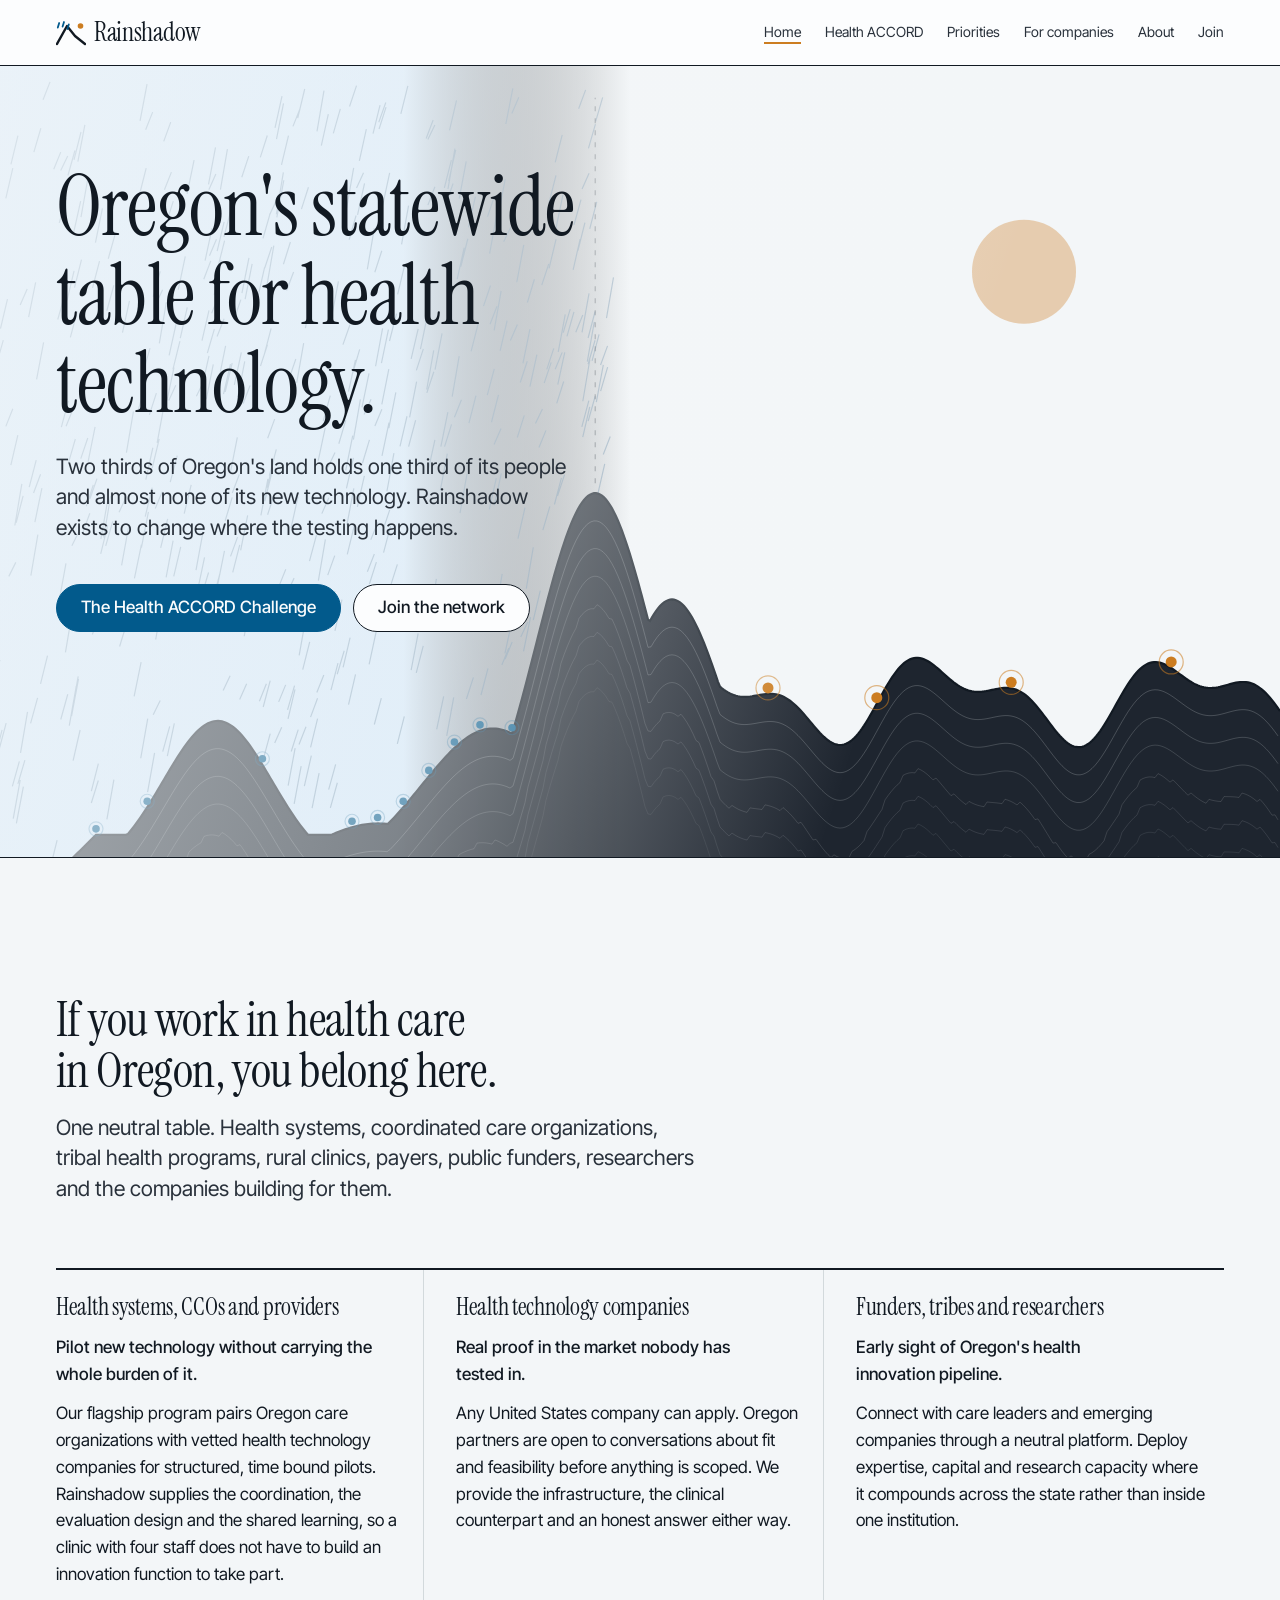
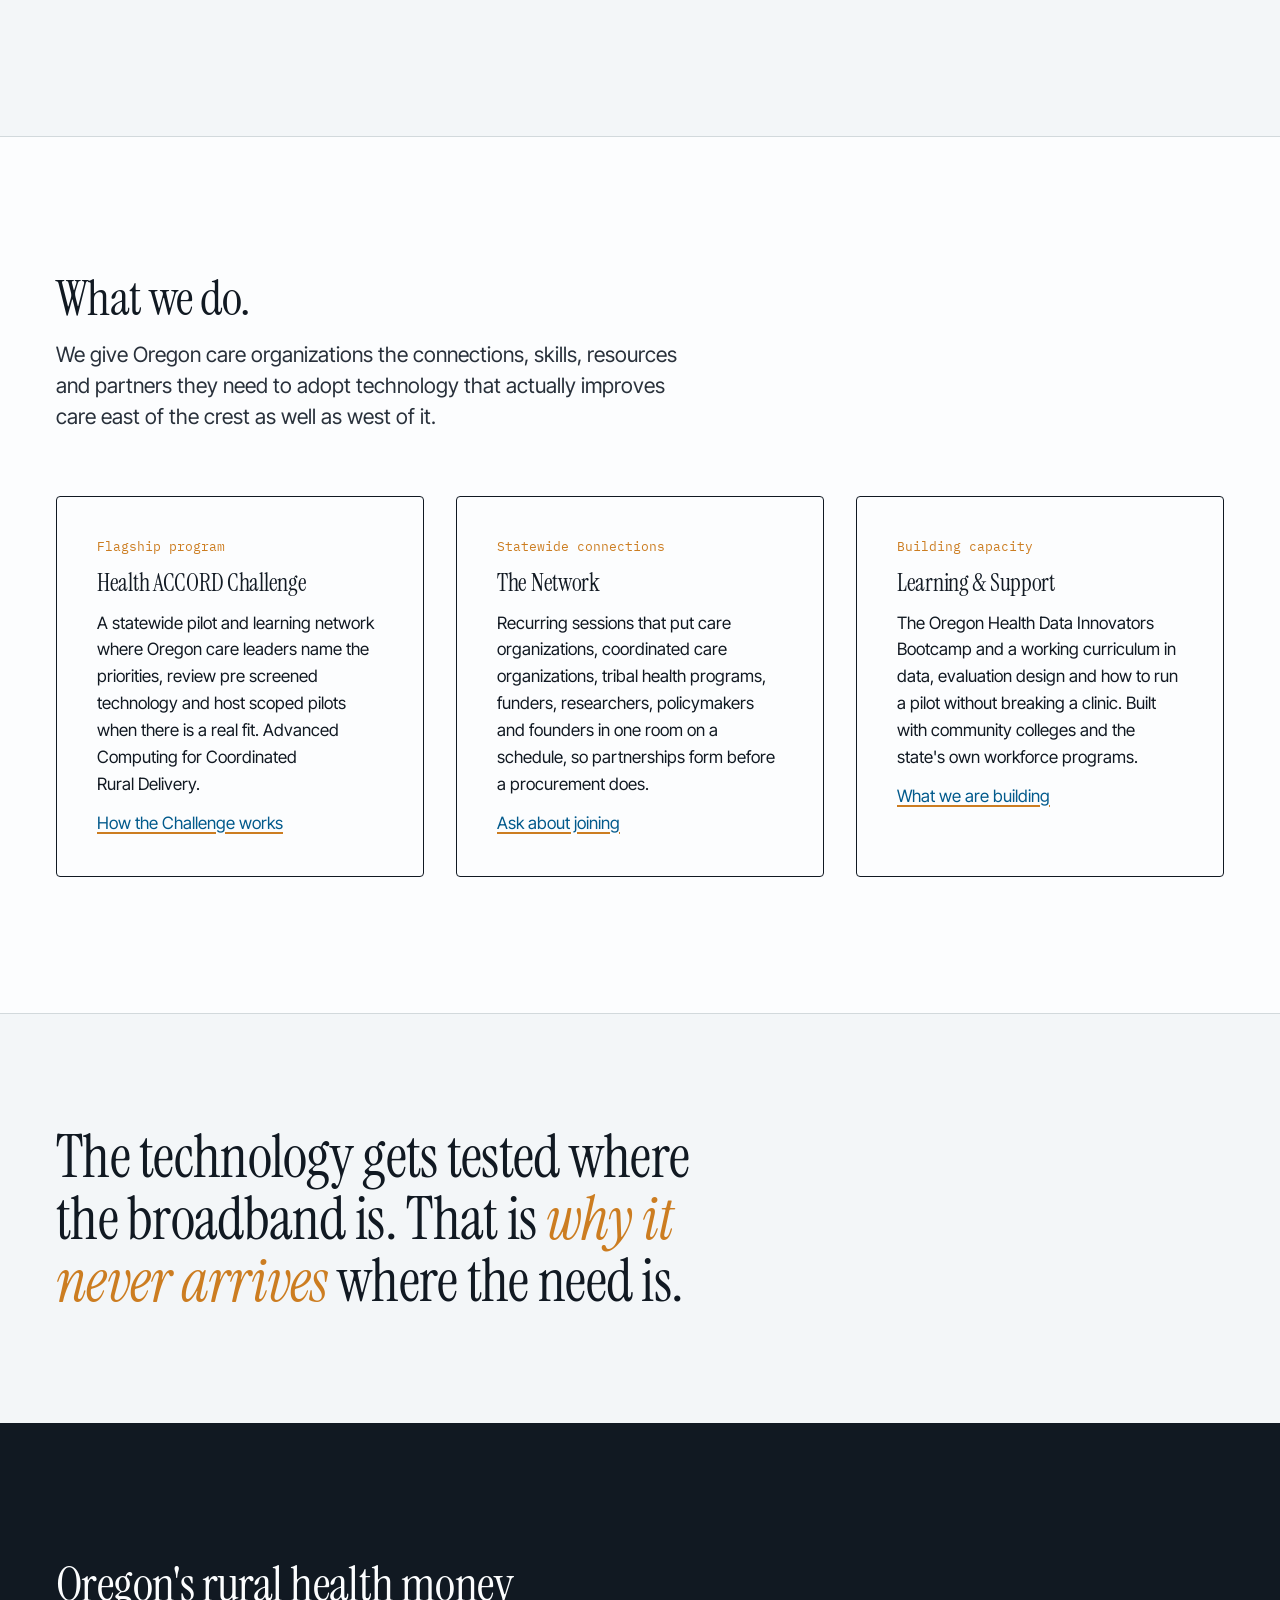
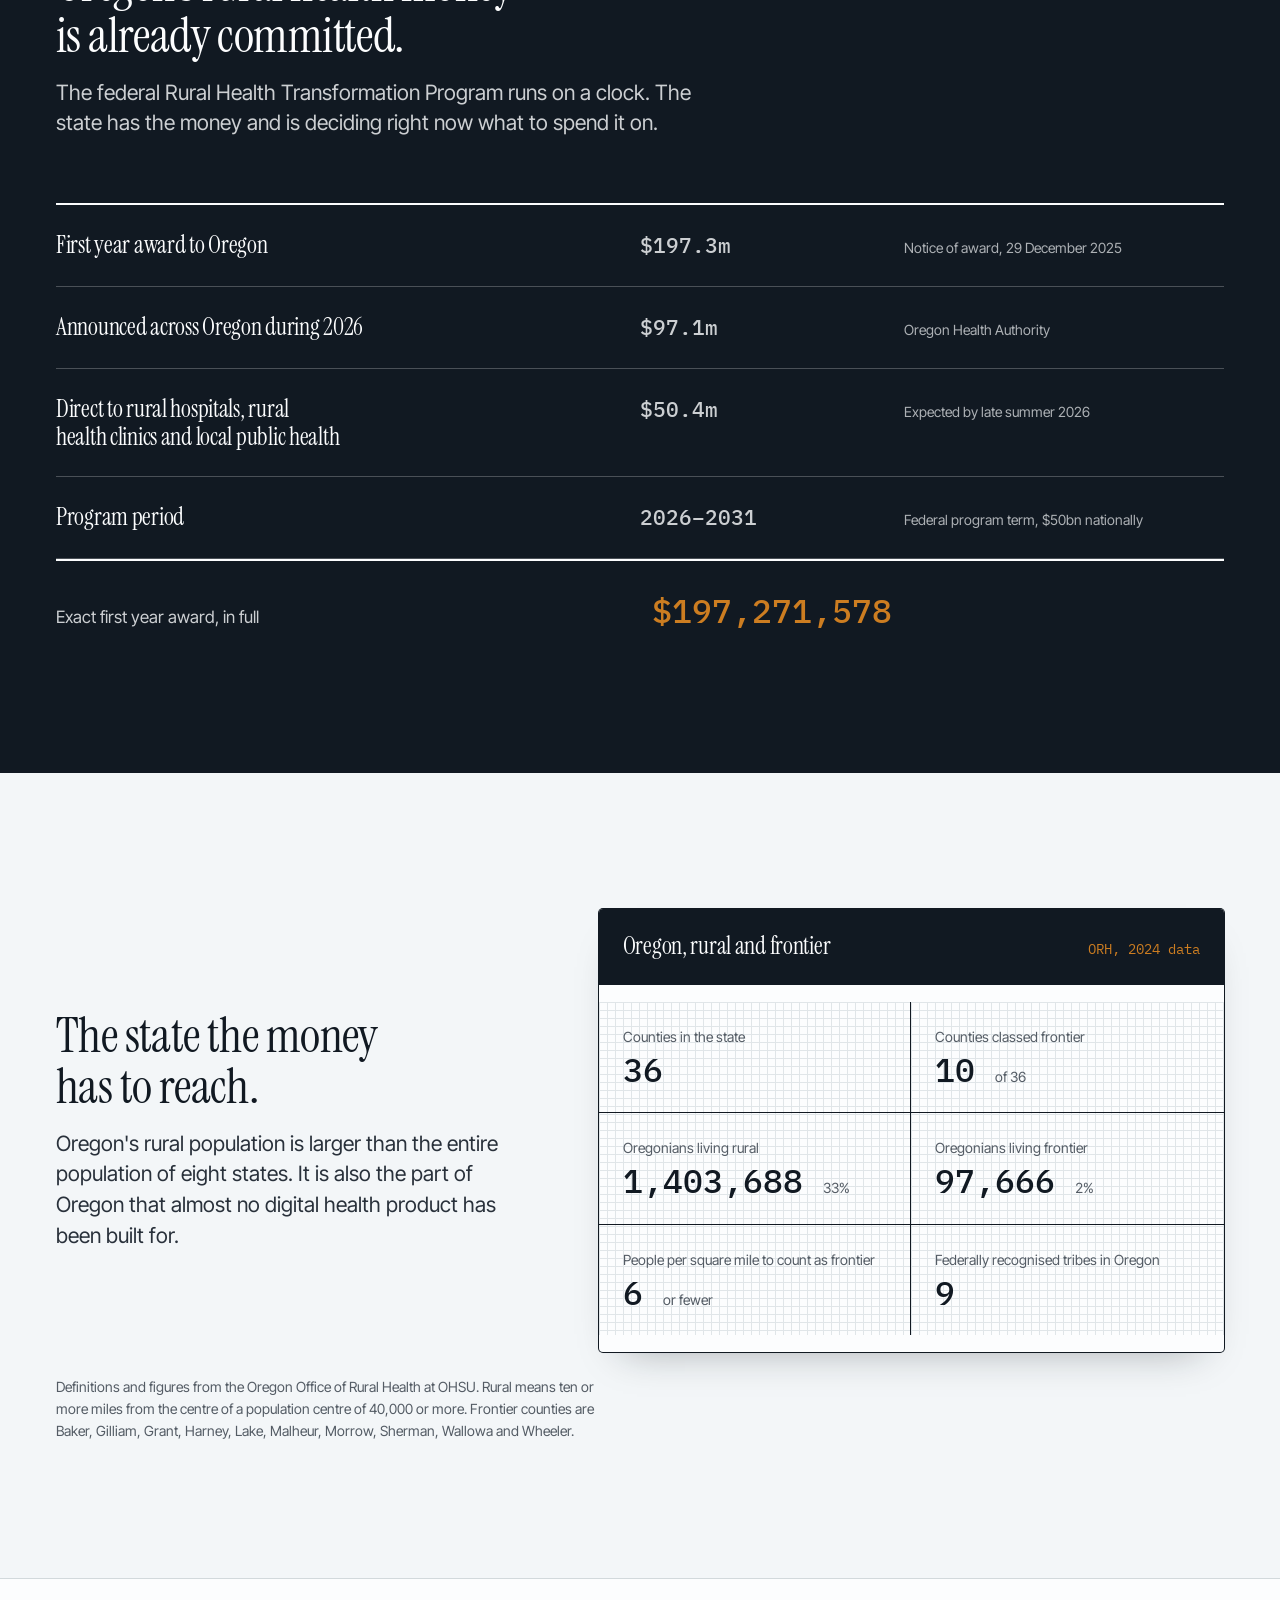
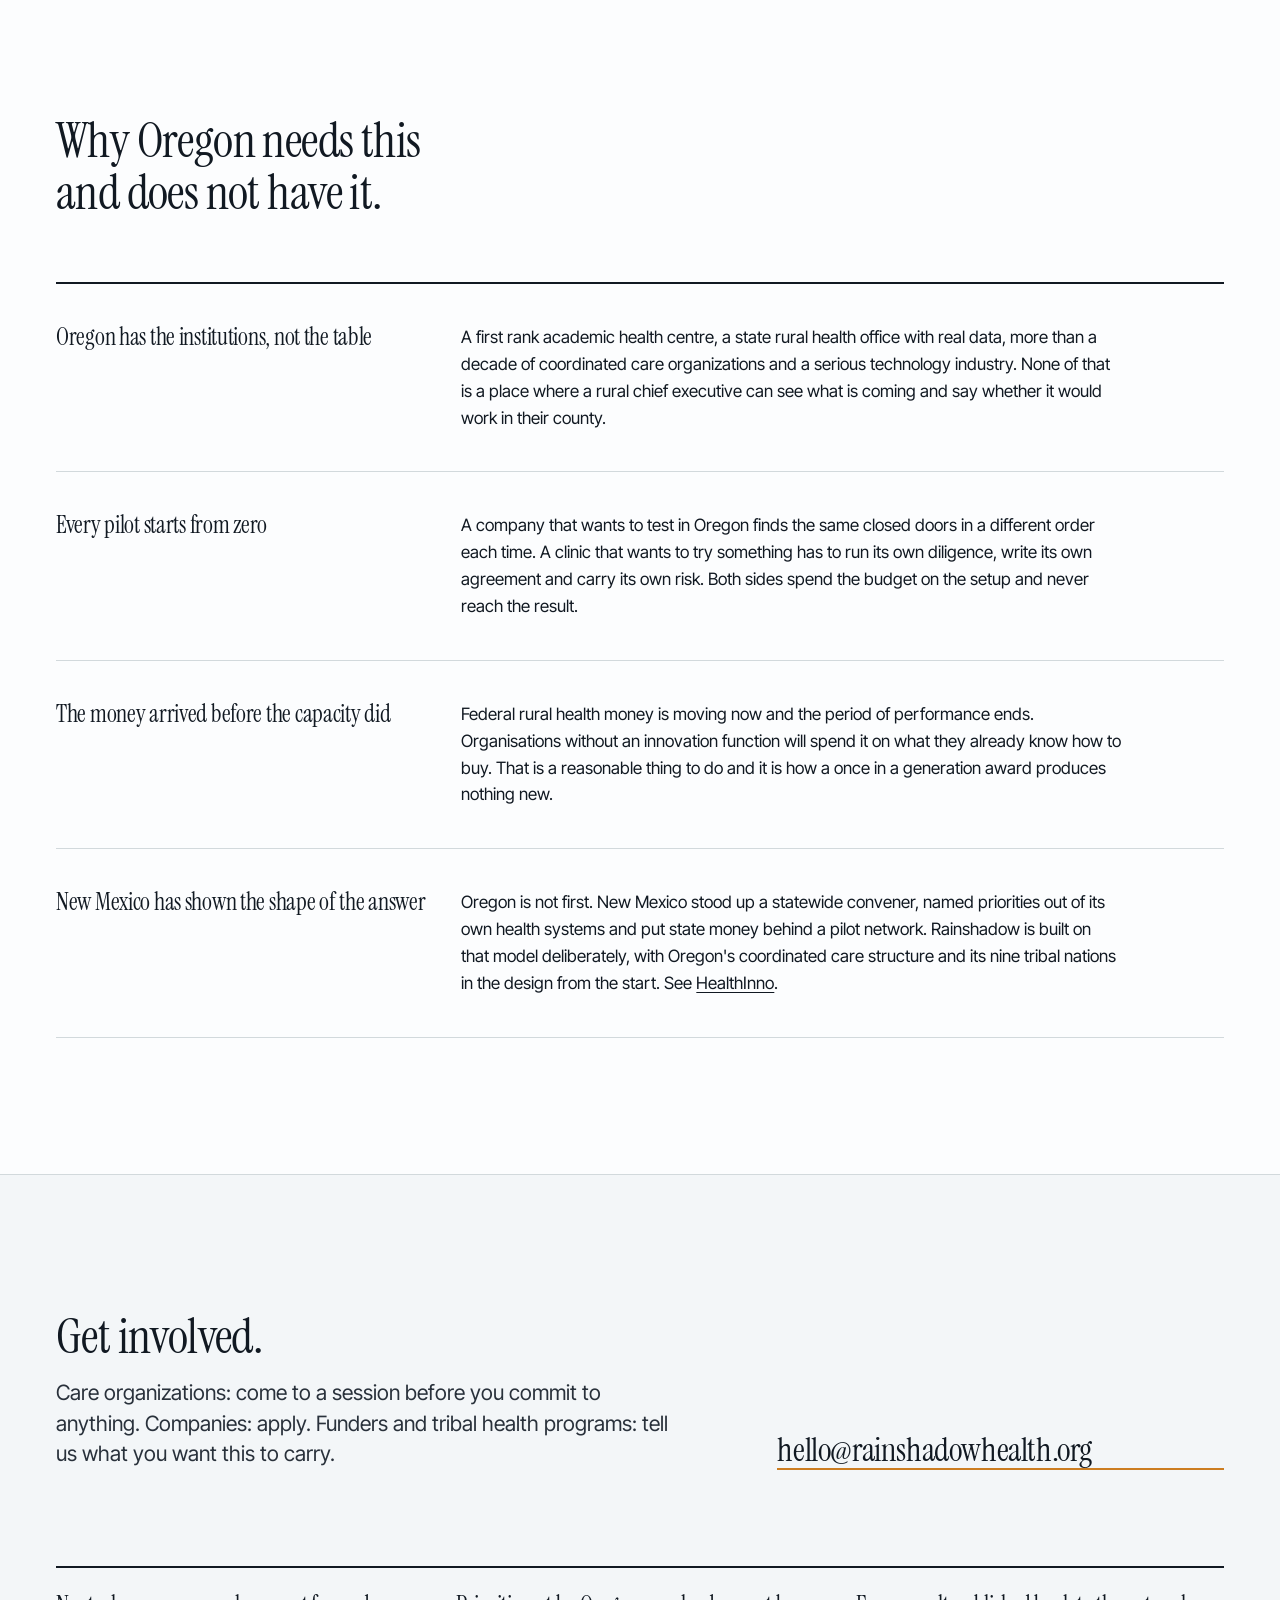
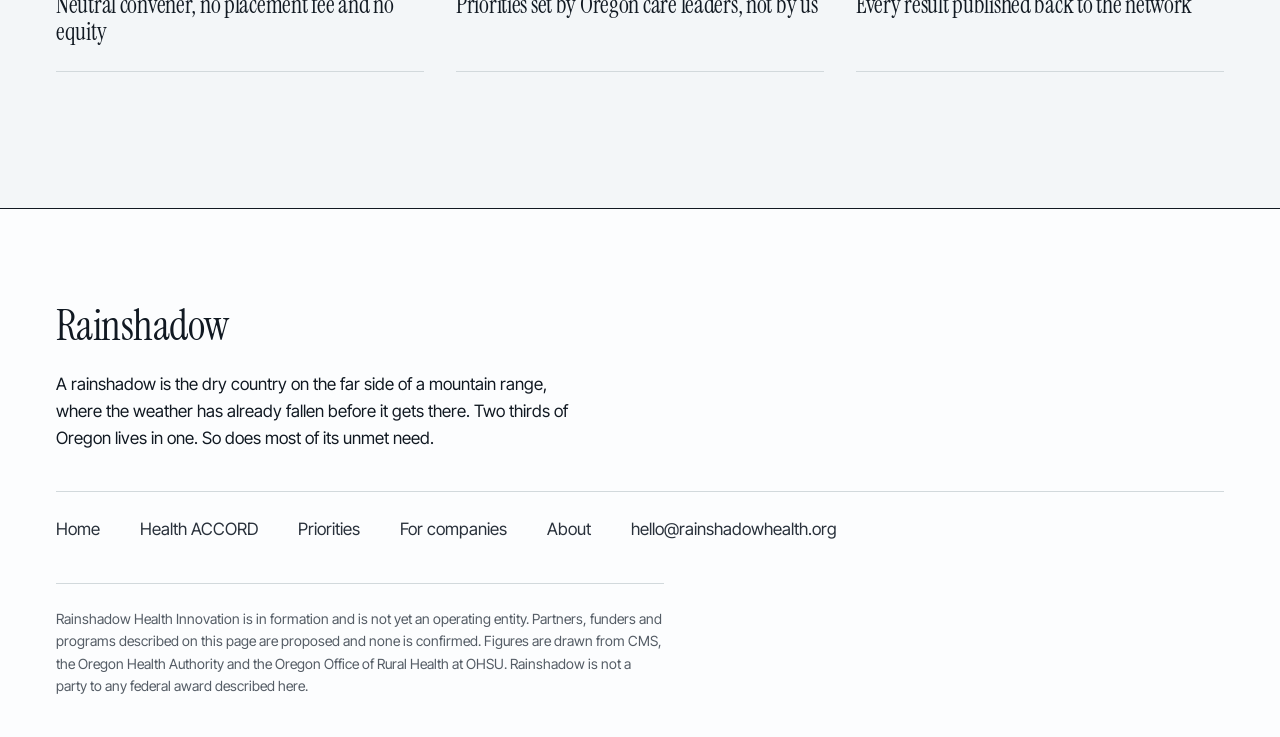
==== index.html @ a81e34a4 "Rainshadow Health Innovation site" ====
<!doctype html>
<html lang="en">
<head>
<meta charset="utf-8">
<meta name="viewport" content="width=device-width, initial-scale=1">
<meta name="robots" content="noindex, nofollow">
<title>Rainshadow Health Innovation &middot; Oregon's statewide health technology network</title>
<meta name="description" content="Rainshadow is the statewide table where Oregon health systems, coordinated care organizations, tribal health programs and public funders set shared priorities and pilot new health technology together.">
<link rel="preconnect" href="https://fonts.googleapis.com">
<link rel="preconnect" href="https://fonts.gstatic.com" crossorigin>
<link href="https://fonts.googleapis.com/css2?family=IBM+Plex+Mono:wght@400;500&family=Instrument+Serif:ital@0;1&family=Inter+Tight:wght@400;500&display=swap" rel="stylesheet">
<link rel="stylesheet" href="./style.css?v=1">
<link rel="icon" href="data:image/svg+xml,<svg xmlns='http://www.w3.org/2000/svg' viewBox='0 0 30 26'><path d='M1 24 L11 6 L19 16 L29 24' fill='none' stroke='%23123047' stroke-width='2.6' stroke-linejoin='round' stroke-linecap='round'/><circle cx='24.5' cy='6' r='2.8' fill='%23C98236'/></svg>">
</head>
<body>

<header class="masthead">
  <div class="container masthead__inner">
    <a class="wordmark" href="index.html">
      <svg width="30" height="26" viewBox="0 0 30 26" aria-hidden="true">
        <path d="M1 24 L11 6 L19 16 L29 24" fill="none" stroke="var(--color-ink)" stroke-width="2.4" stroke-linejoin="round" stroke-linecap="round"/>
        <path d="M3.2 3 L1.8 7.6 M8 2 L6.6 6.6 M12.8 4.4 L11.4 9" stroke="var(--color-west)" stroke-width="1.8" stroke-linecap="round"/>
        <circle cx="24.5" cy="6" r="2.8" fill="var(--color-east)"/>
      </svg>
      Rainshadow
    </a>
    <nav aria-label="Primary">
      <a href="index.html" aria-current="page">Home</a>
      <a href="accord.html">Health ACCORD</a>
      <a href="priorities.html">Priorities</a>
      <a href="apply.html">For companies</a>
      <a href="about.html">About</a>
      <a href="mailto:hello@rainshadowhealth.org">Join</a>
    </nav>
  </div>
</header>

<main>

  <section class="hero">
    <canvas class="hero__section" id="crest" aria-hidden="true"></canvas>
    <div class="hero__scrim"></div>
    <div class="hero__body">
      <div class="container">
        <h1>Oregon's statewide table for health technology.</h1>
        <p class="lead">Two thirds of Oregon's land holds one third of its people and almost none of its new technology. Rainshadow exists to change where the testing happens.</p>
        <div class="hero__actions">
          <a class="btn btn--primary" href="accord.html">The Health ACCORD Challenge</a>
          <a class="btn" href="mailto:hello@rainshadowhealth.org?subject=Joining%20Rainshadow">Join the network</a>
        </div>
      </div>
    </div>
  </section>

  <section class="section">
    <div class="container">
      <div class="head">
        <h2>If you work in health care in Oregon, you belong here.</h2>
        <p class="lead">One neutral table. Health systems, coordinated care organizations, tribal health programs, rural clinics, payers, public funders, researchers and the companies building for them.</p>
      </div>
      <div class="section__body">
        <div class="aud">
          <div class="aud__col">
            <h3>Health systems, CCOs and providers</h3>
            <p class="sell">Pilot new technology without carrying the whole burden of it.</p>
            <p>Our flagship program pairs Oregon care organizations with vetted health technology companies for structured, time bound pilots. Rainshadow supplies the coordination, the evaluation design and the shared learning, so a clinic with four staff does not have to build an innovation function to take part.</p>
          </div>
          <div class="aud__col">
            <h3>Health technology companies</h3>
            <p class="sell">Real proof in the market nobody has tested in.</p>
            <p>Any United States company can apply. Oregon partners are open to conversations about fit and feasibility before anything is scoped. We provide the infrastructure, the clinical counterpart and an honest answer either way.</p>
          </div>
          <div class="aud__col">
            <h3>Funders, tribes and researchers</h3>
            <p class="sell">Early sight of Oregon's health innovation pipeline.</p>
            <p>Connect with care leaders and emerging companies through a neutral platform. Deploy expertise, capital and research capacity where it compounds across the state rather than inside one institution.</p>
          </div>
        </div>
      </div>
    </div>
  </section>

  <section class="section section--paper2">
    <div class="container">
      <div class="head">
        <h2>What we do.</h2>
        <p class="lead">We give Oregon care organizations the connections, skills, resources and partners they need to adopt technology that actually improves care east of the crest as well as west of it.</p>
      </div>
      <div class="section__body">
        <div class="pillars">
          <article class="pillar">
            <p class="pillar__tag">Flagship program</p>
            <h3>Health ACCORD Challenge</h3>
            <p>A statewide pilot and learning network where Oregon care leaders name the priorities, review pre screened technology and host scoped pilots when there is a real fit. Advanced Computing for Coordinated Rural Delivery.</p>
            <p><a href="accord.html">How the Challenge works</a></p>
          </article>
          <article class="pillar">
            <p class="pillar__tag">Statewide connections</p>
            <h3>The Network</h3>
            <p>Recurring sessions that put care organizations, coordinated care organizations, tribal health programs, funders, researchers, policymakers and founders in one room on a schedule, so partnerships form before a procurement does.</p>
            <p><a href="mailto:hello@rainshadowhealth.org?subject=The%20Network">Ask about joining</a></p>
          </article>
          <article class="pillar">
            <p class="pillar__tag">Building capacity</p>
            <h3>Learning &amp; Support</h3>
            <p>The Oregon Health Data Innovators Bootcamp and a working curriculum in data, evaluation design and how to run a pilot without breaking a clinic. Built with community colleges and the state's own workforce programs.</p>
            <p><a href="about.html#capacity">What we are building</a></p>
          </article>
        </div>
      </div>
    </div>
  </section>

  <section class="section section--tight">
    <div class="container">
      <p class="statement">The technology gets tested where the broadband is. That is <em>why it never arrives</em> where the need is.</p>
    </div>
  </section>

  <section class="section section--ink" id="money">
    <div class="container">
      <div class="head">
        <h2>Oregon's rural health money is already committed.</h2>
        <p class="lead">The federal Rural Health Transformation Program runs on a clock. The state has the money and is deciding right now what to spend it on.</p>
      </div>
      <div class="section__body">
        <div class="index">
          <div class="index__row">
            <h3>First year award to Oregon</h3>
            <p class="amount">$197.3m</p>
            <p class="state">Notice of award, 29 December 2025</p>
          </div>
          <div class="index__row">
            <h3>Announced across Oregon during 2026</h3>
            <p class="amount">$97.1m</p>
            <p class="state">Oregon Health Authority</p>
          </div>
          <div class="index__row">
            <h3>Direct to rural hospitals, rural health clinics and local public health</h3>
            <p class="amount">$50.4m</p>
            <p class="state">Expected by late summer 2026</p>
          </div>
          <div class="index__row">
            <h3>Program period</h3>
            <p class="amount">2026&ndash;2031</p>
            <p class="state">Federal program term, $50bn nationally</p>
          </div>
          <div class="index__total">
            <p>Exact first year award, in full</p>
            <p class="amount">$197,271,578</p>
          </div>
        </div>
      </div>
    </div>
  </section>

  <section class="section">
    <div class="container">
      <div class="case">
        <div class="head">
          <h2>The state the money has to reach.</h2>
          <p class="lead">Oregon's rural population is larger than the entire population of eight states. It is also the part of Oregon that almost no digital health product has been built for.</p>
        </div>
        <div class="entry">
          <div class="entry__head">
            <h3>Oregon, rural and frontier</h3>
            <p class="when">ORH, 2024 data</p>
          </div>
          <dl class="entry__grid">
            <div class="entry__cell">
              <dt>Counties in the state</dt>
              <dd>36</dd>
            </div>
            <div class="entry__cell">
              <dt>Counties classed frontier</dt>
              <dd>10 <span class="unit">of 36</span></dd>
            </div>
            <div class="entry__cell">
              <dt>Oregonians living rural</dt>
              <dd>1,403,688 <span class="unit">33%</span></dd>
            </div>
            <div class="entry__cell">
              <dt>Oregonians living frontier</dt>
              <dd>97,666 <span class="unit">2%</span></dd>
            </div>
            <div class="entry__cell">
              <dt>People per square mile to count as frontier</dt>
              <dd>6 <span class="unit">or fewer</span></dd>
            </div>
            <div class="entry__cell">
              <dt>Federally recognised tribes in Oregon</dt>
              <dd>9</dd>
            </div>
          </dl>
        </div>
      </div>
      <p class="also">Definitions and figures from the Oregon Office of Rural Health at OHSU. Rural means ten or more miles from the centre of a population centre of 40,000 or more. Frontier counties are Baker, Gilliam, Grant, Harney, Lake, Malheur, Morrow, Sherman, Wallowa and Wheeler.</p>
    </div>
  </section>

  <section class="section section--paper2">
    <div class="container">
      <div class="head">
        <h2>Why Oregon needs this and does not have it.</h2>
      </div>
      <div class="section__body">
        <div class="rows">
          <div class="rows__row">
            <h3>Oregon has the institutions, not the table</h3>
            <p>A first rank academic health centre, a state rural health office with real data, more than a decade of coordinated care organizations and a serious technology industry. None of that is a place where a rural chief executive can see what is coming and say whether it would work in their county.</p>
          </div>
          <div class="rows__row">
            <h3>Every pilot starts from zero</h3>
            <p>A company that wants to test in Oregon finds the same closed doors in a different order each time. A clinic that wants to try something has to run its own diligence, write its own agreement and carry its own risk. Both sides spend the budget on the setup and never reach the result.</p>
          </div>
          <div class="rows__row">
            <h3>The money arrived before the capacity did</h3>
            <p>Federal rural health money is moving now and the period of performance ends. Organisations without an innovation function will spend it on what they already know how to buy. That is a reasonable thing to do and it is how a once in a generation award produces nothing new.</p>
          </div>
          <div class="rows__row">
            <h3>New Mexico has shown the shape of the answer</h3>
            <p>Oregon is not first. New Mexico stood up a statewide convener, named priorities out of its own health systems and put state money behind a pilot network. Rainshadow is built on that model deliberately, with Oregon's coordinated care structure and its nine tribal nations in the design from the start. See <a href="https://healthinno.io/" rel="noopener">HealthInno</a>.</p>
          </div>
        </div>
      </div>
    </div>
  </section>

  <section class="section close">
    <div class="container">
      <div class="close__top">
        <div class="head">
          <h2>Get involved.</h2>
          <p class="lead">Care organizations: come to a session before you commit to anything. Companies: apply. Funders and tribal health programs: tell us what you want this to carry.</p>
        </div>
        <a class="mailto" href="mailto:hello@rainshadowhealth.org">hello@rainshadowhealth.org</a>
      </div>
      <div class="creds">
        <div>Neutral convener, no placement fee and no equity</div>
        <div>Priorities set by Oregon care leaders, not by us</div>
        <div>Every result published back to the network</div>
      </div>
    </div>
  </section>

</main>

<footer class="mast">
  <div class="container">
    <p class="mast__name">Rainshadow</p>
    <p class="mast__meaning">A rainshadow is the dry country on the far side of a mountain range, where the weather has already fallen before it gets there. Two thirds of Oregon lives in one. So does most of its unmet need.</p>
    <div class="mast__links">
      <a href="index.html">Home</a>
      <a href="accord.html">Health ACCORD</a>
      <a href="priorities.html">Priorities</a>
      <a href="apply.html">For companies</a>
      <a href="about.html">About</a>
      <a href="mailto:hello@rainshadowhealth.org">hello@rainshadowhealth.org</a>
    </div>
    <p class="mast__legal">Rainshadow Health Innovation is in formation and is not yet an operating entity. Partners, funders and programs described on this page are proposed and none is confirmed. Figures are drawn from CMS, the Oregon Health Authority and the Oregon Office of Rural Health at OHSU. Rainshadow is not a party to any federal award described here.</p>
  </div>
</footer>

<script>
(() => {
  const c = document.getElementById('crest');
  if (!c || !c.getContext) return;
  const ctx = c.getContext('2d');
  const css = getComputedStyle(document.documentElement);
  const tok = (n) => css.getPropertyValue(n).trim();

  // seeded so the range is the same range on every load
  let s = 20261029;
  const rnd = () => (s = (s * 1664525 + 1013904223) >>> 0) / 4294967296;
  const jitter = []; for (let i = 0; i < 400; i++) jitter.push(rnd());

  // the profile, west to east: ocean, Coast Range, Willamette Valley, the Cascade crest,
  // then the long dry plateau. The crest is the whole argument, so it is drawn tallest.
  const bump = (t, at, h, w) => h * Math.exp(-((t - at) ** 2) / w);
  const profile = (t) => {
    if (t < 0.045) return 0;
    const shelf   = Math.min(1, (t - 0.045) / 0.03) * 0.10;
    const coast   = bump(t, 0.17, 0.40, 0.0036);
    const valley  = bump(t, 0.295, 0.13, 0.005);
    const foot    = bump(t, 0.385, 0.38, 0.0062);
    const crest   = bump(t, 0.465, 1.00, 0.0042);
    const sister  = bump(t, 0.525, 0.72, 0.0036);
    const plateau = t > 0.50
      ? Math.min(1, (t - 0.50) / 0.05) * (0.46 + 0.085 * Math.sin((t - 0.5) * 33) + 0.05 * Math.sin((t - 0.5) * 68))
      : 0;
    return Math.max(shelf, coast, valley, foot, crest, sister, plateau);
  };

  function draw() {
    const w = c.clientWidth, h = c.clientHeight, dpr = Math.min(devicePixelRatio || 1, 2);
    if (!w || !h) return;
    c.width = w * dpr; c.height = h * dpr;
    ctx.setTransform(dpr, 0, 0, dpr, 0, 0);
    ctx.clearRect(0, 0, w, h);
    ctx.fillStyle = tok('--color-paper'); ctx.fillRect(0, 0, w, h);

    const base = h * 1.02, relief = h * 0.48;
    const yAt = (x) => base - profile(x / w) * relief;
    const crestX = w * 0.465;
    const skyline = yAt(crestX);
    const landPath = () => {
      ctx.beginPath(); ctx.moveTo(0, h + 2);
      for (let x = 0; x <= w; x += 2) ctx.lineTo(x, yAt(x));
      ctx.lineTo(w, h + 2); ctx.closePath();
    };

    // the dry sun east of the crest, behind everything
    ctx.beginPath(); ctx.arc(w * 0.80, h * 0.26, Math.min(52, w * 0.05), 0, Math.PI * 2);
    ctx.fillStyle = tok('--color-east'); ctx.globalAlpha = 0.34; ctx.fill(); ctx.globalAlpha = 1;

    // the cloud deck, stacked against the west face and stopping dead at the crest
    const deck = ctx.createLinearGradient(0, 0, crestX * 1.06, 0);
    deck.addColorStop(0, tok('--color-west-soft'));
    deck.addColorStop(0.64, tok('--color-west-soft'));
    deck.addColorStop(1, 'transparent');
    ctx.fillStyle = deck; ctx.fillRect(0, 0, crestX * 1.06, h);

    // rain falling on the west side only, which is the whole point of the picture
    ctx.strokeStyle = tok('--color-rain'); ctx.lineWidth = 1.2; ctx.globalAlpha = 0.6;
    ctx.beginPath();
    for (let i = 0; i < 380; i++) {
      const x = (jitter[i] * 0.48) * w;
      const top = h * 0.02 + jitter[(i + 97) % 400] * (yAt(x) - h * 0.06);
      const len = 14 + jitter[(i + 211) % 400] * 28;
      if (top + len > yAt(x) - 3) continue;
      ctx.moveTo(x, top); ctx.lineTo(x - 7, top + len);
    }
    ctx.stroke(); ctx.globalAlpha = 1;

    // the land, as solid mass
    landPath();
    ctx.fillStyle = tok('--color-ink'); ctx.globalAlpha = 0.94; ctx.fill(); ctx.globalAlpha = 1;

    // strata inside the land, following the surface, thinning as they go down
    ctx.save(); landPath(); ctx.clip();
    ctx.strokeStyle = tok('--color-paper'); ctx.lineWidth = 1;
    for (let k = 1; k <= 7; k++) {
      ctx.globalAlpha = 0.22 - k * 0.022;
      ctx.beginPath();
      for (let x = 0; x <= w; x += 3) {
        const y = yAt(x) + k * (h * 0.035) + (k > 3 ? (x % 17) * 0.3 : 0);
        x ? ctx.lineTo(x, y) : ctx.moveTo(x, y);
      }
      ctx.stroke();
    }
    ctx.globalAlpha = 1; ctx.restore();

    // the skyline
    ctx.beginPath();
    for (let x = 0; x <= w; x += 2) x ? ctx.lineTo(x, yAt(x)) : ctx.moveTo(x, yAt(x));
    ctx.strokeStyle = tok('--color-ink'); ctx.lineWidth = 2.2; ctx.stroke();

    // the crest, marked up into the sky
    ctx.beginPath(); ctx.setLineDash([5, 7]);
    ctx.moveTo(crestX, skyline - 10); ctx.lineTo(crestX, h * 0.04);
    ctx.strokeStyle = tok('--color-ink'); ctx.lineWidth = 1.1; ctx.globalAlpha = 0.45;
    ctx.stroke(); ctx.setLineDash([]); ctx.globalAlpha = 1;

    // care sites: crowded in the valley, few and ringed out in the rainshadow
    const sites = [0.075, 0.115, 0.205, 0.275, 0.295, 0.315, 0.335, 0.355, 0.375, 0.40,
                   0.60, 0.685, 0.79, 0.915];
    sites.forEach((t) => {
      const x = t * w, y = yAt(x) - 6, east = t > 0.5;
      ctx.beginPath(); ctx.arc(x, y, east ? 5.5 : 3.8, 0, Math.PI * 2);
      ctx.fillStyle = east ? tok('--color-east') : tok('--color-west');
      ctx.fill();
      ctx.beginPath(); ctx.arc(x, y, east ? 12 : 7, 0, Math.PI * 2);
      ctx.strokeStyle = east ? tok('--color-east') : tok('--color-west');
      ctx.lineWidth = 1.2; ctx.globalAlpha = east ? 0.55 : 0.35; ctx.stroke(); ctx.globalAlpha = 1;
    });
  }

  draw();
  let t; addEventListener('resize', () => { clearTimeout(t); t = setTimeout(draw, 160); }, { passive: true });
})();
</script>

</body>
</html>
---- style.css ----
/* Rainshadow Health Innovation · components
 * Sibling of the Waystation system in architecture, its own brand in every visible value.
 * No eyebrow above a heading. No tracked mono capitals as a label. Both read as generated.
 */
@import url("./tokens.css");
@import url("./base.css");

/* ---------- masthead ---------- */
.masthead { border-bottom: var(--rule-hair) solid var(--color-ink); background: var(--color-paper-2);
  position: sticky; top: 0; z-index: 300; }
.masthead__inner { display: flex; align-items: center; justify-content: space-between;
  gap: var(--space-lg); padding-block: var(--space-sm); flex-wrap: wrap; }
.wordmark { display: inline-flex; align-items: center; gap: var(--space-xs);
  font-family: var(--font-display); font-weight: var(--display-weight); font-size: var(--text-xl);
  letter-spacing: var(--tracking-display); color: var(--color-ink); text-decoration: none; }
.masthead nav { display: flex; align-items: center; gap: var(--space-lg); flex-wrap: wrap; }
.masthead nav a { font-size: var(--text-sm); color: var(--color-ink-2); text-decoration: none; }
.masthead nav a:hover, .masthead nav a[aria-current="page"] { text-decoration: underline;
  text-decoration-color: var(--color-east); text-decoration-thickness: 2px; text-underline-offset: 5px; }

/* ---------- controls ---------- */
.btn { display: inline-flex; align-items: center; justify-content: center; min-height: 48px;
  padding-inline: var(--space-lg); border: var(--rule-hair) solid var(--color-ink);
  border-radius: var(--radius-pill); font-family: var(--font-body); font-size: var(--text-md);
  font-weight: 500; text-decoration: none; white-space: nowrap;
  background: var(--color-paper-2); color: var(--color-ink);
  transition: background-color var(--dur-short) var(--ease-out), color var(--dur-short) var(--ease-out); }
.btn:hover { background: var(--color-paper-3); }
.btn--primary { background: var(--color-west); color: var(--color-accent-ink); border-color: var(--color-west); }
.btn--primary:hover { background: var(--color-ink); border-color: var(--color-ink); }

/* ---------- hero over the cross section ---------- */
.hero { position: relative; min-height: 88dvh; display: flex; align-items: flex-start;
  overflow: hidden; border-bottom: var(--rule-hair) solid var(--color-ink); }
.hero__section { position: absolute; inset: 0; width: 100%; height: 100%; display: block; z-index: 1; }
.hero__scrim { position: absolute; inset: 0; z-index: 2; pointer-events: none;
  background: linear-gradient(108deg,
    color-mix(in oklab, var(--color-paper) 72%, transparent) 0%,
    color-mix(in oklab, var(--color-paper) 46%, transparent) 42%,
    transparent 70%); }
.hero__body { position: relative; z-index: 3; width: 100%;
  padding-block: var(--space-3xl) var(--space-4xl); }
.hero h1 { max-width: 15ch; margin: 0; }
.hero .lead { max-width: 44ch; margin-top: var(--space-lg); }
.hero__actions { display: flex; gap: var(--space-sm); margin-top: var(--space-xl); flex-wrap: wrap; }

/* ---------- plain page hero ---------- */
.phero { padding-block: var(--space-4xl) var(--section-gap-s);
  border-bottom: var(--rule-hair) solid var(--color-ink); background: var(--color-paper-2); }
.phero h1 { font-size: var(--text-display-s); max-width: 18ch; }
.phero .lead { margin-top: var(--space-lg); }
.phero .hero__actions { margin-top: var(--space-xl); }

/* ---------- sections ---------- */
.section { padding-block: var(--section-gap); }
.section--tight { padding-block: var(--section-gap-s); }
.section--paper2 { background: var(--color-paper-2);
  border-block: var(--rule-hair) solid var(--color-rule); }
.section--ink { background: var(--color-ink); color: var(--color-paper-2); }
.section--ink h2, .section--ink h3 { color: var(--color-paper-2); }
.section--ink .lead, .section--ink p { color: color-mix(in oklab, var(--color-paper-2) 82%, var(--color-ink)); }
.head { max-width: 48rem; }
.head h2 { margin: 0; }
.head .lead { margin-top: var(--space-md); }
.section__body { margin-top: var(--space-2xl); }
.also { margin-top: var(--space-lg); font-size: var(--text-sm); color: var(--color-muted); max-width: 70ch; }
.also a { color: var(--color-ink-2); overflow-wrap: anywhere; }

/* ---------- audience columns ---------- */
.aud { display: grid; grid-template-columns: repeat(3, minmax(0, 1fr)); gap: var(--gap-columns);
  border-top: 2px solid var(--color-ink); }
.aud__col { padding-top: var(--space-lg); border-right: var(--rule-hair) solid var(--color-rule);
  padding-right: var(--space-lg); }
.aud__col:last-child { border-right: 0; padding-right: 0; }
.aud__col h3 { margin: 0 0 var(--space-sm); }
.aud__col p { margin: 0 0 var(--space-sm); max-width: none; }
.aud__col .sell { font-weight: 500; color: var(--color-ink); }

/* ---------- pillars ---------- */
.pillars { display: grid; grid-template-columns: repeat(3, minmax(0, 1fr)); gap: var(--gap-columns); }
.pillar { border: var(--rule-hair) solid var(--color-ink); border-radius: var(--radius-card);
  background: var(--color-paper-2); padding: var(--space-xl); display: grid;
  gap: var(--space-sm); align-content: start; }
.pillar h3 { margin: 0; }
.pillar p { margin: 0; max-width: none; }
.pillar__tag { font-family: var(--font-outlier); font-size: var(--text-xs);
  color: var(--color-east); margin: 0; }
.pillar a { color: var(--color-west); text-decoration-color: var(--color-east);
  text-decoration-thickness: 2px; }

/* ---------- statement ---------- */
.statement { font-family: var(--font-display); font-weight: var(--display-weight);
  font-size: var(--text-display-s); line-height: 1.04; letter-spacing: var(--tracking-display);
  max-width: 30ch; margin: 0; text-wrap: balance; }
.statement em { font-style: italic; color: var(--color-east); }

/* ---------- index ---------- */
.index { border-top: 2px solid currentColor; }
.index__row { display: grid; grid-template-columns: minmax(0, 7fr) minmax(0, 3fr) minmax(0, 4fr);
  gap: var(--space-lg); align-items: baseline; padding-block: var(--space-lg);
  border-bottom: var(--rule-hair) solid var(--color-rule); }
.section--ink .index__row { border-bottom-color: color-mix(in oklab, var(--color-paper-2) 24%, transparent); }
.index__row h3 { font-size: var(--text-title); margin: 0; }
.index__row .amount { font-family: var(--font-outlier); font-variant-numeric: tabular-nums;
  font-size: var(--text-lg); font-weight: 500; }
.index__row .state { font-size: var(--text-sm); color: var(--color-muted); }
.section--ink .index__row .state { color: color-mix(in oklab, var(--color-paper-2) 70%, var(--color-ink)); }
.index__total { display: grid; grid-template-columns: minmax(0, 7fr) minmax(0, 7fr);
  gap: var(--space-lg); align-items: baseline; padding-top: var(--space-lg);
  border-top: 2px solid currentColor; }
.index__total p { margin: 0; }
.index__total .amount { font-family: var(--font-outlier); font-variant-numeric: tabular-nums;
  font-size: var(--text-2xl); font-weight: 500; color: var(--color-east); }

/* ---------- the figures card ---------- */
.case { display: grid; grid-template-columns: minmax(0, 5fr) minmax(0, 7fr);
  gap: var(--space-3xl); align-items: center; }
.entry { border-radius: var(--radius-entry); background: var(--color-paper-2);
  box-shadow: 0 0 0 1px var(--color-ink), var(--shadow-lift); overflow: hidden; }
.entry__head { display: flex; align-items: baseline; justify-content: space-between;
  gap: var(--space-md); padding: var(--space-lg); background: var(--color-ink); color: var(--color-paper-2); }
.entry__head h3 { margin: 0; font-size: var(--text-title); color: var(--color-paper-2); }
.entry__head .when { font-family: var(--font-outlier); font-size: var(--text-sm);
  color: var(--color-east); margin: 0; }
.entry__grid { display: grid; grid-template-columns: repeat(2, minmax(0, 1fr));
  background:
    linear-gradient(var(--color-grid) 1px, transparent 1px) 0 0 / 8px 8px,
    linear-gradient(90deg, var(--color-grid) 1px, transparent 1px) 0 0 / 8px 8px,
    var(--color-paper-2); }
.entry__cell { padding: var(--space-lg); border-right: 1px solid var(--color-ink);
  border-bottom: 1px solid var(--color-ink); }
.entry__cell:nth-child(2n) { border-right: 0; }
.entry__cell:nth-last-child(-n+2) { border-bottom: 0; }
.entry__cell dt { font-size: var(--text-sm); color: var(--color-muted); margin: 0 0 var(--space-2xs); }
.entry__cell dd { margin: 0; font-family: var(--font-outlier); font-variant-numeric: tabular-nums;
  font-size: var(--text-2xl); font-weight: 500; line-height: 1.1; }
.entry__cell dd .unit { font-family: var(--font-body); font-size: var(--text-sm);
  font-weight: 400; color: var(--color-muted); }
.entry__note { padding: var(--space-xl); display: grid; gap: var(--space-md); }
.entry__note p { margin: 0; max-width: none; }

/* ---------- ruled rows ---------- */
.rows { border-top: 2px solid var(--color-ink); }
.rows__row { display: grid; grid-template-columns: minmax(0, 4fr) minmax(0, 8fr);
  gap: var(--space-lg); padding-block: var(--space-xl);
  border-bottom: var(--rule-hair) solid var(--color-rule); }
.rows__row h3 { margin: 0; }
.rows__row p { margin: 0 0 var(--space-sm); }
.rows__row p:last-child { margin-bottom: 0; }
.rows__row ul { margin: var(--space-sm) 0 0; padding: 0; list-style: none;
  display: flex; flex-wrap: wrap; gap: var(--space-2xs) var(--space-xs); }
.rows__row li { font-family: var(--font-outlier); font-size: var(--text-xs);
  padding: 3px var(--space-sm); border-radius: var(--radius-pill);
  background: var(--color-west-soft); color: var(--color-ink); }

/* ---------- numbered steps ---------- */
.steps { list-style: none; margin: 0; padding: 0; border-top: 2px solid var(--color-ink); }
.steps__row { display: grid; grid-template-columns: minmax(0, 2fr) minmax(0, 10fr);
  gap: var(--space-lg); padding-block: var(--space-xl);
  border-bottom: var(--rule-hair) solid var(--color-rule); }
.steps__n { font-family: var(--font-outlier); font-variant-numeric: tabular-nums;
  font-size: var(--text-lg); font-weight: 500; color: var(--color-east); margin: 0; }
.steps__row h3 { margin: 0 0 var(--space-xs); }
.steps__row p { margin: 0; }

/* ---------- fit lists ---------- */
.fit { display: grid; grid-template-columns: repeat(2, minmax(0, 1fr)); gap: var(--gap-columns);
  border-top: 2px solid var(--color-ink); }
.fit__col { padding-top: var(--space-lg); }
.fit__col h3 { margin: 0 0 var(--space-md); }
.fit__col ul { margin: 0; padding: 0; list-style: none; }
.fit__col li { padding-block: var(--space-sm); border-bottom: var(--rule-hair) solid var(--color-rule);
  max-width: 48ch; }
.fit__col li:last-child { border-bottom: 0; }

/* ---------- roles, no names ---------- */
.roles { display: grid; grid-template-columns: repeat(2, minmax(0, 1fr)); gap: var(--gap-columns); }
.role { border-top: 2px solid var(--color-ink); padding-top: var(--space-md); }
.role h3 { margin: 0 0 var(--space-xs); font-size: var(--text-title); }
.role .seat { font-family: var(--font-outlier); font-size: var(--text-xs);
  color: var(--color-east); margin: 0 0 var(--space-sm); }
.role p { margin: 0; max-width: none; }

/* ---------- close ---------- */
.close__top { display: grid; grid-template-columns: minmax(0, 7fr) minmax(0, 5fr);
  gap: var(--space-3xl); align-items: end; }
.close .mailto { display: inline-block; margin-top: var(--space-xl);
  font-family: var(--font-display); font-weight: var(--display-weight);
  font-size: var(--text-2xl); letter-spacing: var(--tracking-display); line-height: 1.1;
  text-decoration: none; border-bottom: 2px solid var(--color-east);
  overflow-wrap: anywhere; word-break: break-word; min-width: 0; max-width: 100%; }
.close .mailto:hover { border-bottom-color: currentColor; }
.creds { display: grid; grid-template-columns: repeat(3, minmax(0, 1fr));
  gap: 0 var(--gap-columns); margin-top: var(--space-3xl); border-top: 2px solid var(--color-ink); }
.creds div { padding-block: var(--space-lg); min-height: 104px;
  border-bottom: var(--rule-hair) solid var(--color-rule);
  font-family: var(--font-display); font-weight: var(--display-weight);
  font-size: var(--text-title); line-height: 1.15; letter-spacing: var(--tracking-display);
  overflow-wrap: break-word; min-width: 0; }

/* ---------- footer ---------- */
.mast { border-top: var(--rule-hair) solid var(--color-ink);
  padding-block: var(--space-3xl) var(--space-xl); background: var(--color-paper-2); }
.mast__name { font-family: var(--font-display); font-weight: var(--display-weight);
  font-size: var(--text-3xl); letter-spacing: var(--tracking-display); line-height: 1;
  margin: 0 0 var(--space-lg); }
.mast__meaning { max-width: 52ch; margin: 0 0 var(--space-xl); }
.mast__links { display: flex; flex-wrap: wrap; gap: var(--space-lg) var(--space-xl);
  padding-top: var(--space-lg); border-top: var(--rule-hair) solid var(--color-rule); }
.mast__links a { font-size: var(--text-md); color: var(--color-ink-2); text-decoration: none; }
.mast__links a:hover { text-decoration: underline; }
.mast__legal { margin-top: var(--space-xl); padding-top: var(--space-lg);
  border-top: var(--rule-hair) solid var(--color-rule);
  font-size: var(--text-sm); color: var(--color-muted); max-width: 76ch; }

/* ---------- responsive ---------- */
@media (max-width: 68rem) { .close .mailto { font-size: var(--text-xl); } }
@media (max-width: 60rem) {
  .aud, .pillars, .fit, .roles { grid-template-columns: minmax(0, 1fr); gap: var(--space-xl); }
  .aud__col { border-right: 0; padding-right: 0;
    border-bottom: var(--rule-hair) solid var(--color-rule); padding-bottom: var(--space-lg); }
  .aud__col:last-child { border-bottom: 0; }
  .case { grid-template-columns: minmax(0, 1fr); gap: var(--space-2xl); }
  .close__top { grid-template-columns: minmax(0, 1fr); gap: var(--space-xl); align-items: start; }
  .creds { grid-template-columns: minmax(0, 1fr); margin-top: var(--space-2xl); }
  .creds div { min-height: 0; font-size: var(--text-lg); }
  .index__row, .index__total { grid-template-columns: minmax(0, 1fr); gap: var(--space-2xs); }
  .rows__row, .steps__row { grid-template-columns: minmax(0, 1fr); gap: var(--space-xs); }
  .hero { min-height: auto; }
  .hero__body { padding-block: var(--space-4xl) var(--space-3xl); }
  .phero { padding-block: var(--space-3xl) var(--section-gap-s); }
}
@media (max-width: 40rem) {
  .close .mailto { font-size: var(--text-lg); }
  .statement { font-size: var(--text-section); }
  .entry__grid { grid-template-columns: minmax(0, 1fr); }
  .entry__cell { border-right: 0; }
  .entry__cell:nth-last-child(-n+2) { border-bottom: 1px solid var(--color-ink); }
  .entry__cell:last-child { border-bottom: 0; }
  .masthead__inner { justify-content: flex-start; }
  .masthead { position: static; }
}
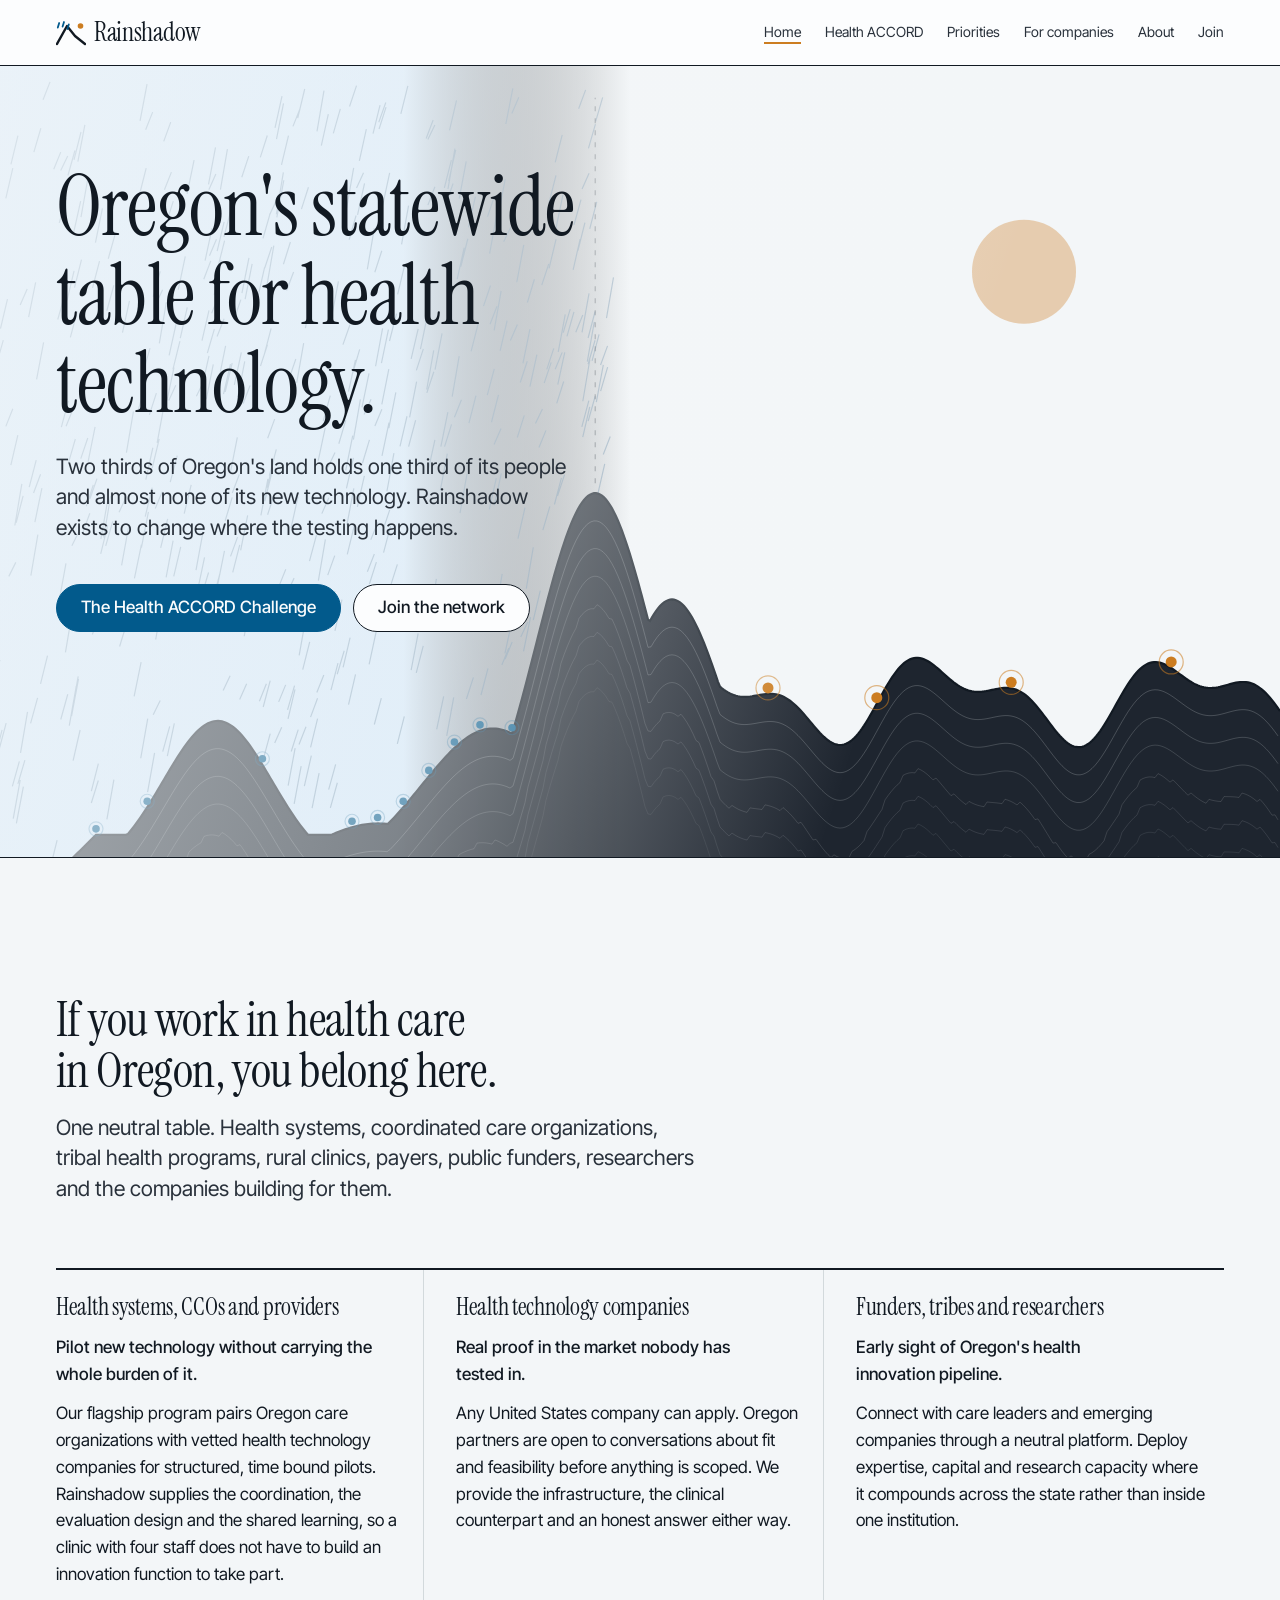
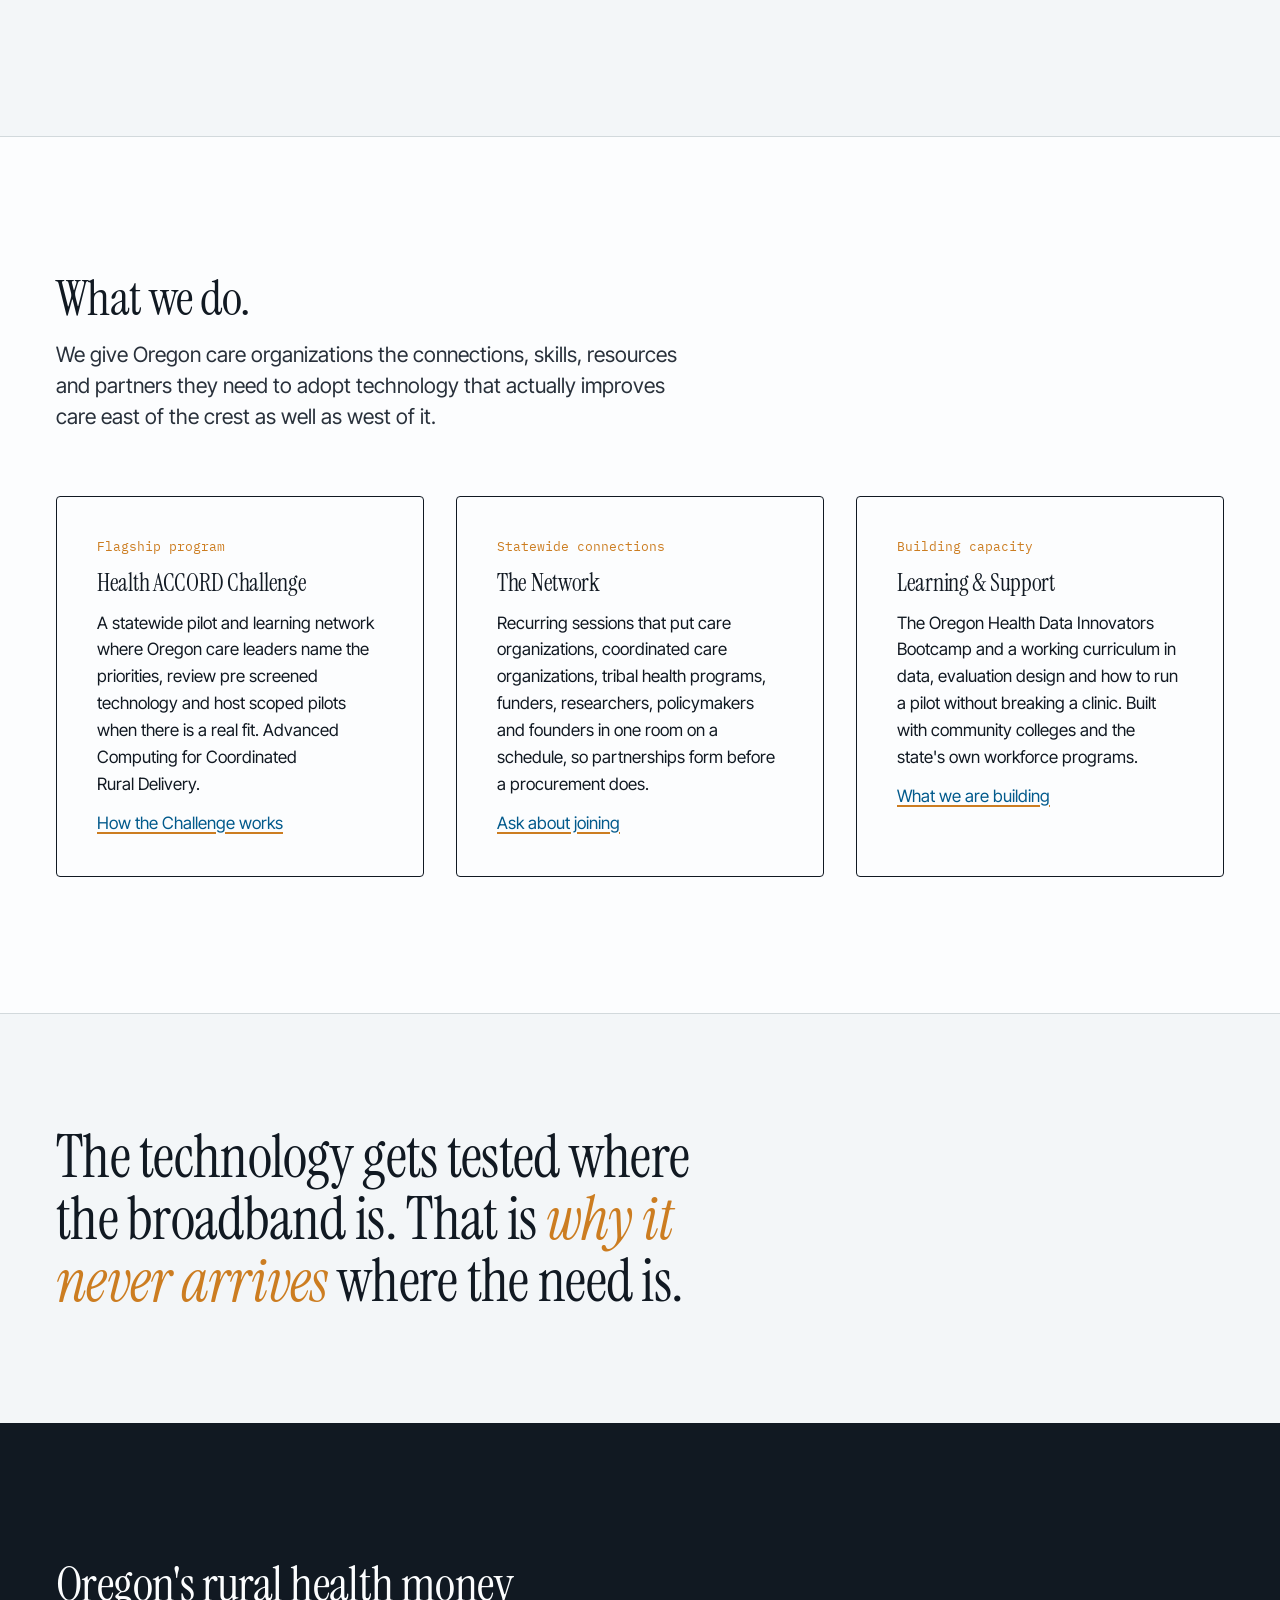
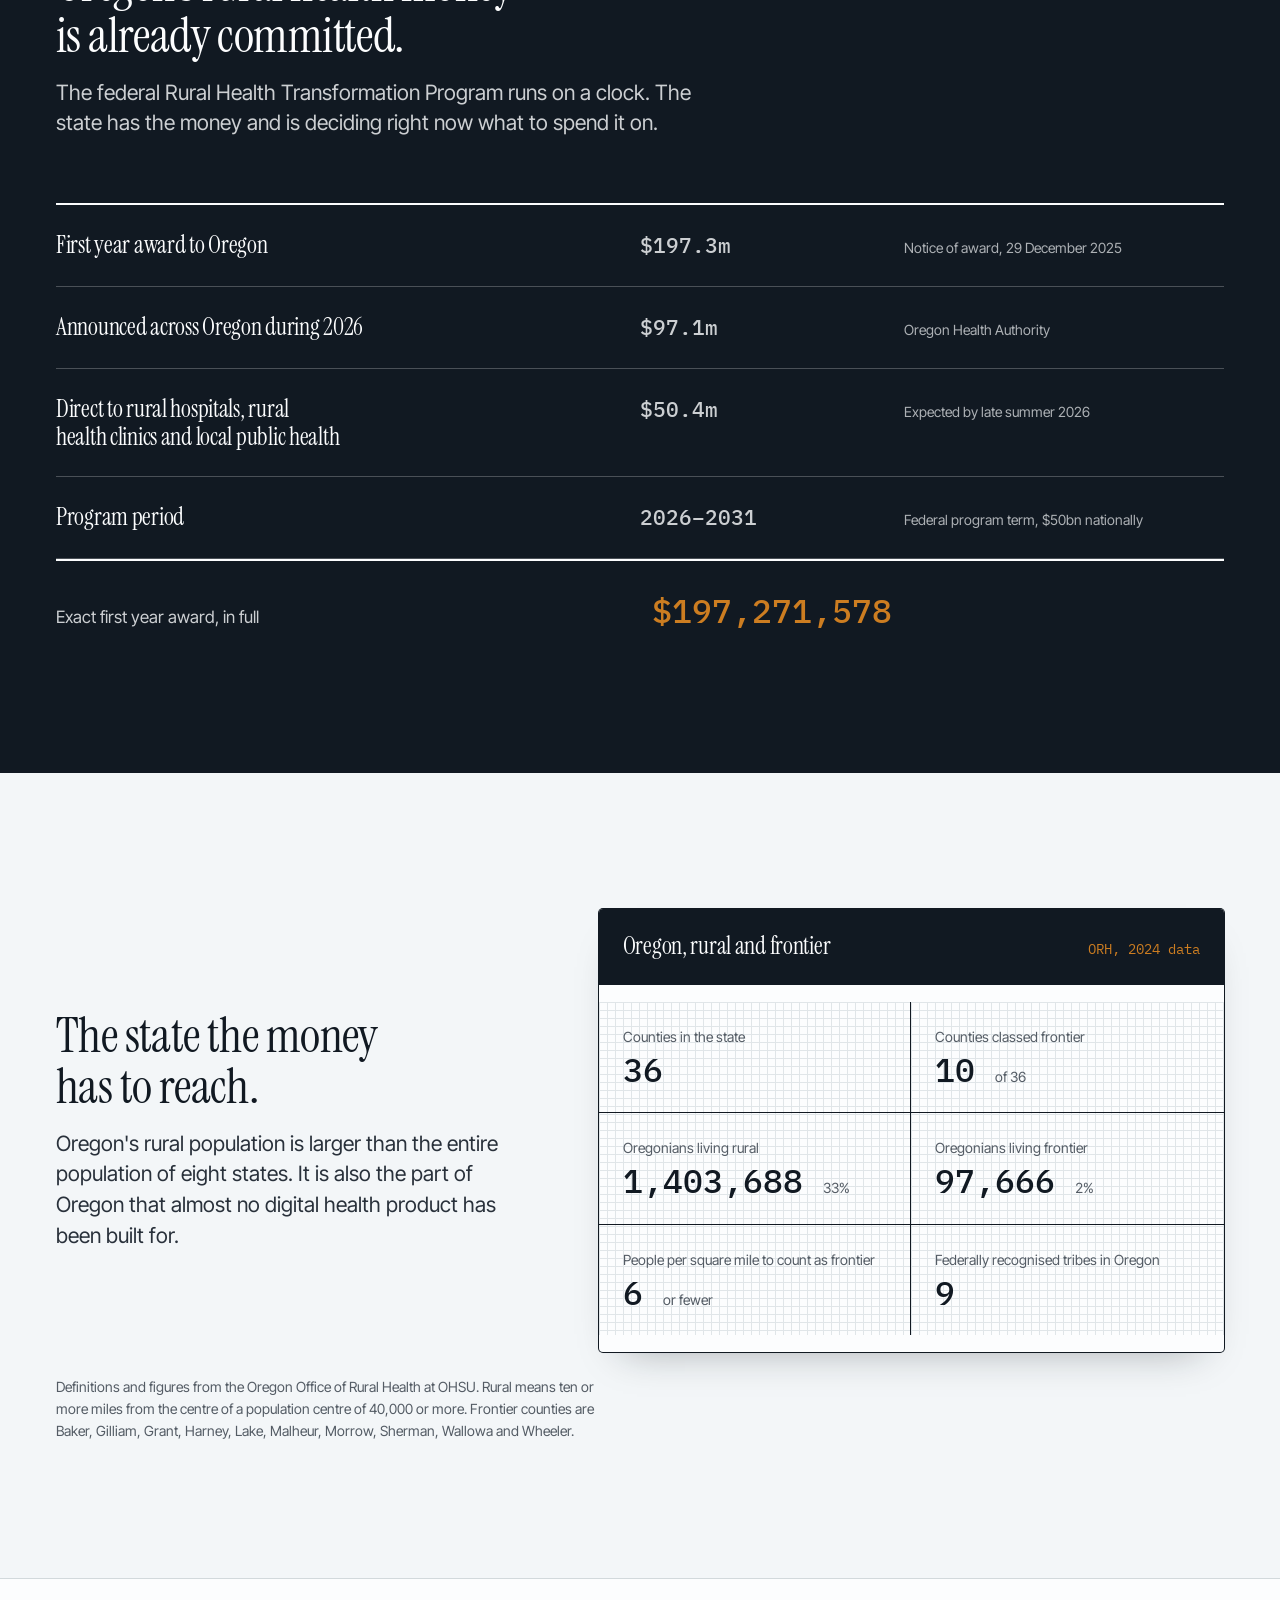
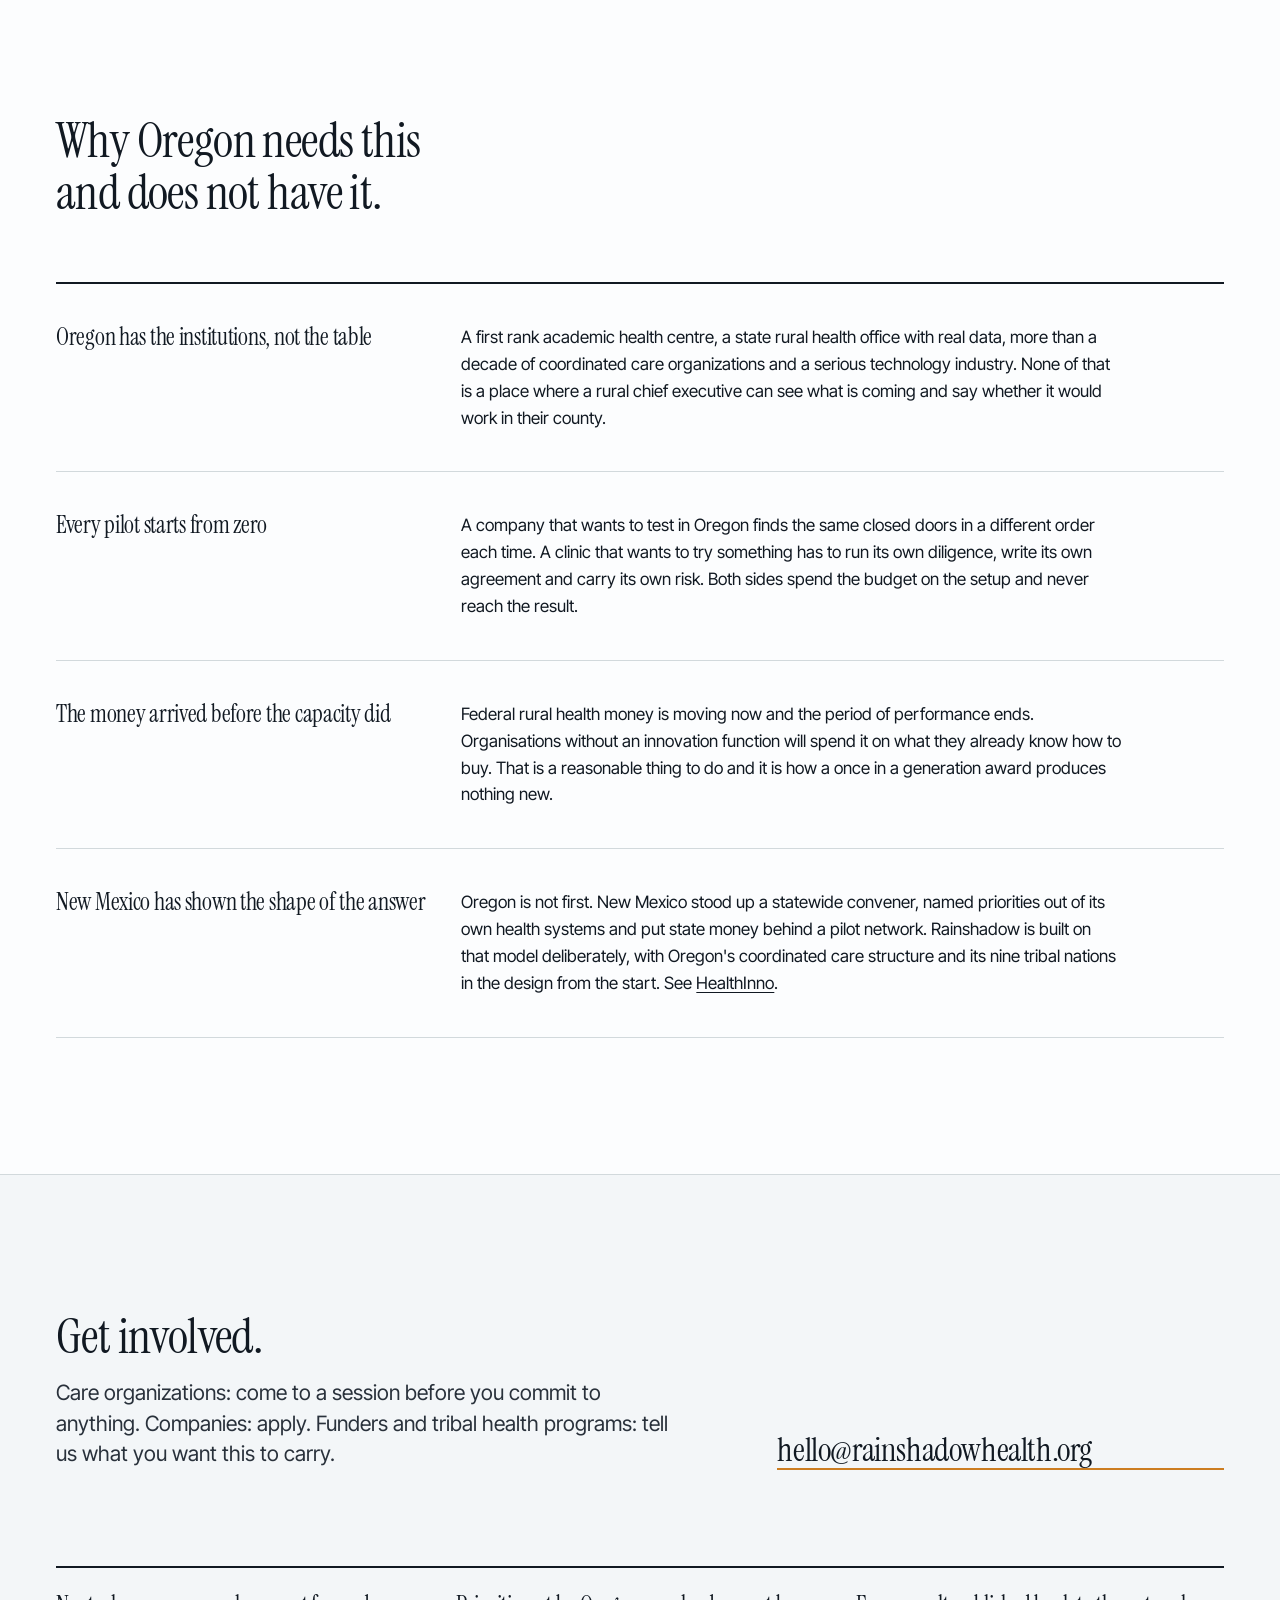
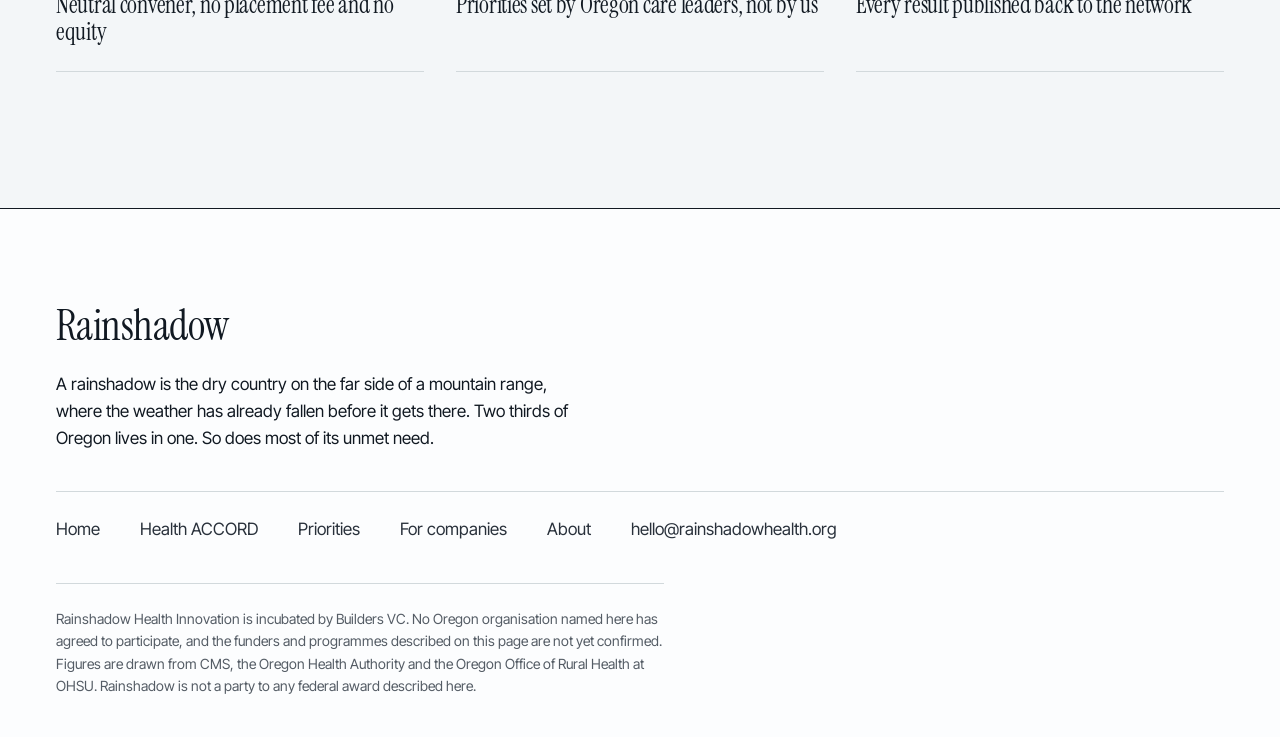
==== commit 505953ee: "Rainshadow Health Innovation site" ====
--- a/index.html
+++ b/index.html
@@ -257,7 +257,7 @@
       <a href="about.html">About</a>
       <a href="mailto:hello@rainshadowhealth.org">hello@rainshadowhealth.org</a>
     </div>
-    <p class="mast__legal">Rainshadow Health Innovation is in formation and is not yet an operating entity. Partners, funders and programs described on this page are proposed and none is confirmed. Figures are drawn from CMS, the Oregon Health Authority and the Oregon Office of Rural Health at OHSU. Rainshadow is not a party to any federal award described here.</p>
+    <p class="mast__legal">Rainshadow Health Innovation is incubated by Builders VC. No Oregon organisation named here has agreed to participate, and the funders and programmes described on this page are not yet confirmed. Figures are drawn from CMS, the Oregon Health Authority and the Oregon Office of Rural Health at OHSU. Rainshadow is not a party to any federal award described here.</p>
   </div>
 </footer>
 
--- a/style.css
+++ b/style.css
@@ -181,6 +181,19 @@
   color: var(--color-east); margin: 0 0 var(--space-sm); }
 .role p { margin: 0; max-width: none; }
 
+/* ---------- incubator ---------- */
+.incub { display: grid; grid-template-columns: minmax(0, 4fr) minmax(0, 8fr);
+  gap: var(--space-lg) var(--gap-columns); border-top: 2px solid var(--color-ink);
+  padding-top: var(--space-xl); }
+.incub__tag { font-family: var(--font-outlier); font-size: var(--text-xs);
+  color: var(--color-east); margin: 0 0 var(--space-md); }
+.incub__logo { display: block; color: var(--color-ink); max-width: 220px;
+  transition: color var(--dur-short) var(--ease-out); }
+.incub__logo:hover { color: var(--color-west); }
+.incub__logo svg { display: block; width: 100%; height: auto; }
+.incub__body p { margin: 0 0 var(--space-md); }
+.incub__body p:last-child { margin-bottom: 0; }
+
 /* ---------- close ---------- */
 .close__top { display: grid; grid-template-columns: minmax(0, 7fr) minmax(0, 5fr);
   gap: var(--space-3xl); align-items: end; }
@@ -226,6 +239,7 @@
   .creds div { min-height: 0; font-size: var(--text-lg); }
   .index__row, .index__total { grid-template-columns: minmax(0, 1fr); gap: var(--space-2xs); }
   .rows__row, .steps__row { grid-template-columns: minmax(0, 1fr); gap: var(--space-xs); }
+  .incub { grid-template-columns: minmax(0, 1fr); gap: var(--space-xl); }
   .hero { min-height: auto; }
   .hero__body { padding-block: var(--space-4xl) var(--space-3xl); }
   .phero { padding-block: var(--space-3xl) var(--section-gap-s); }
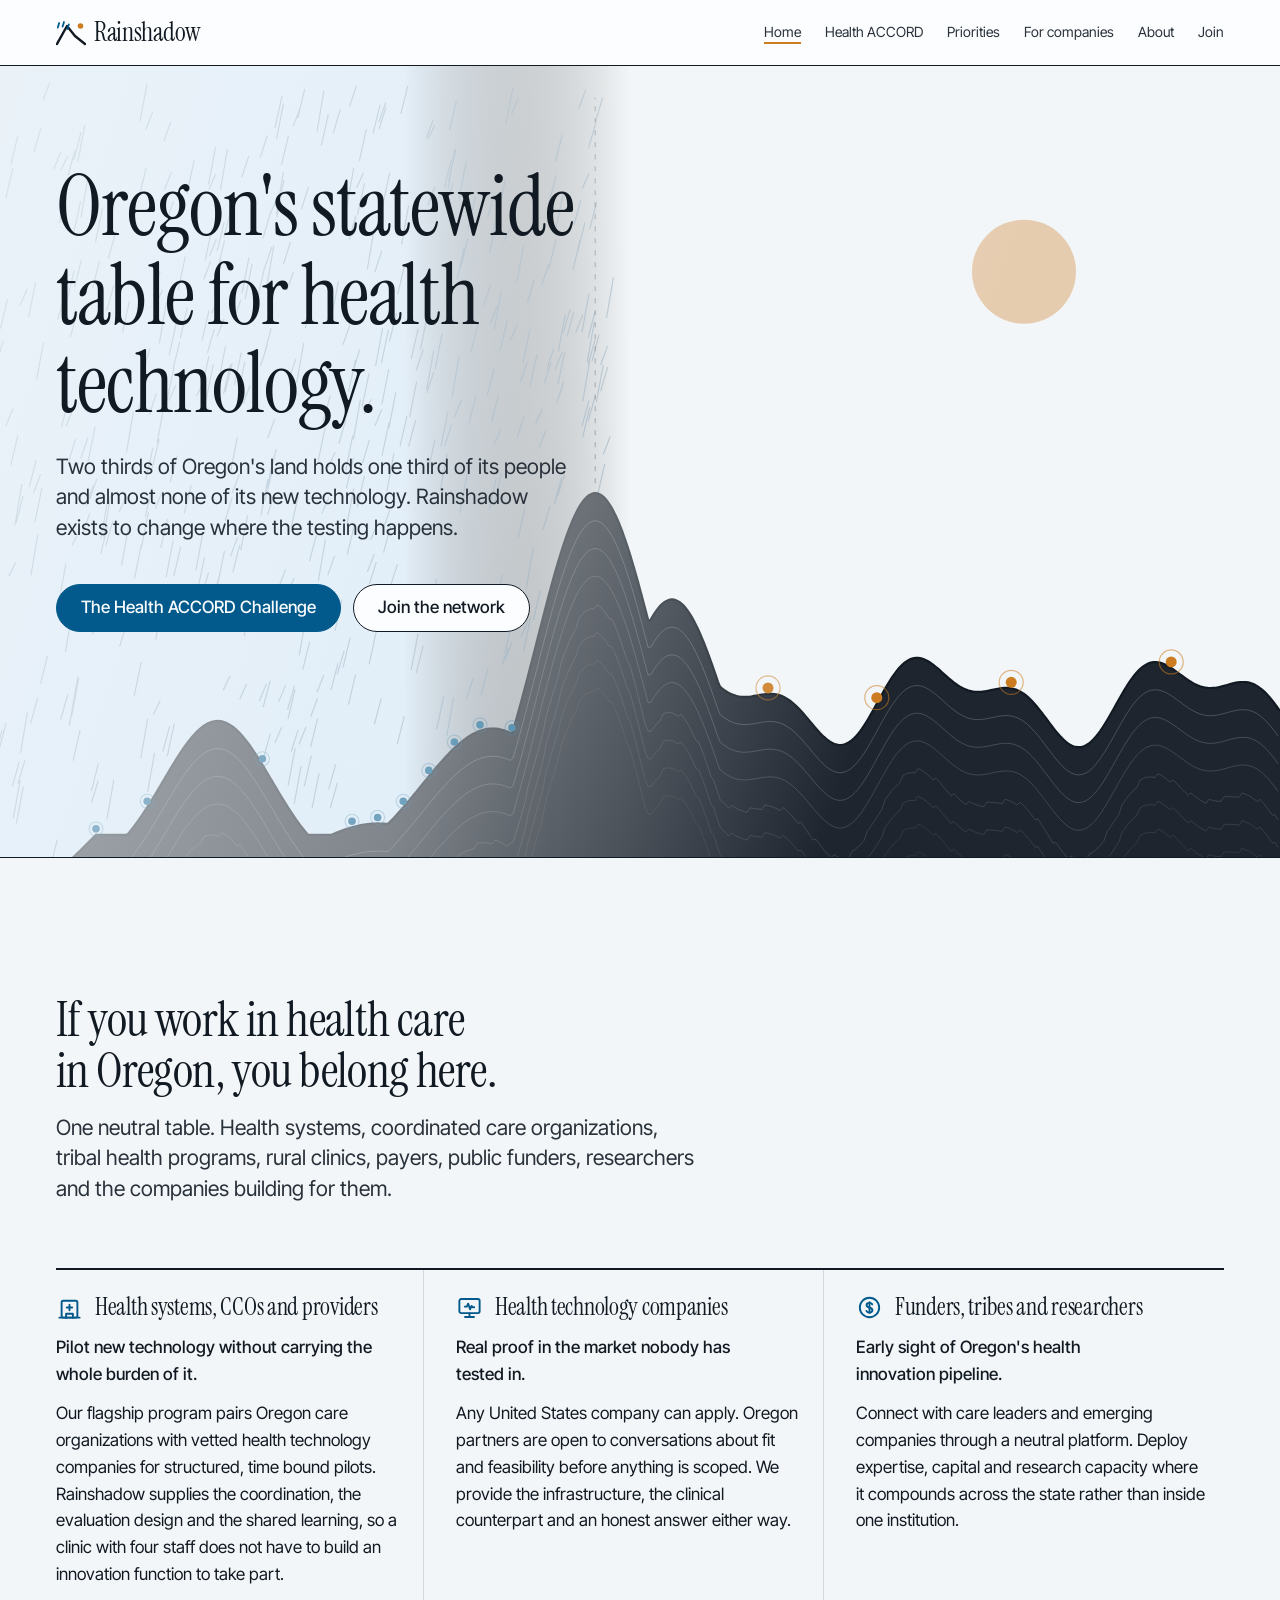
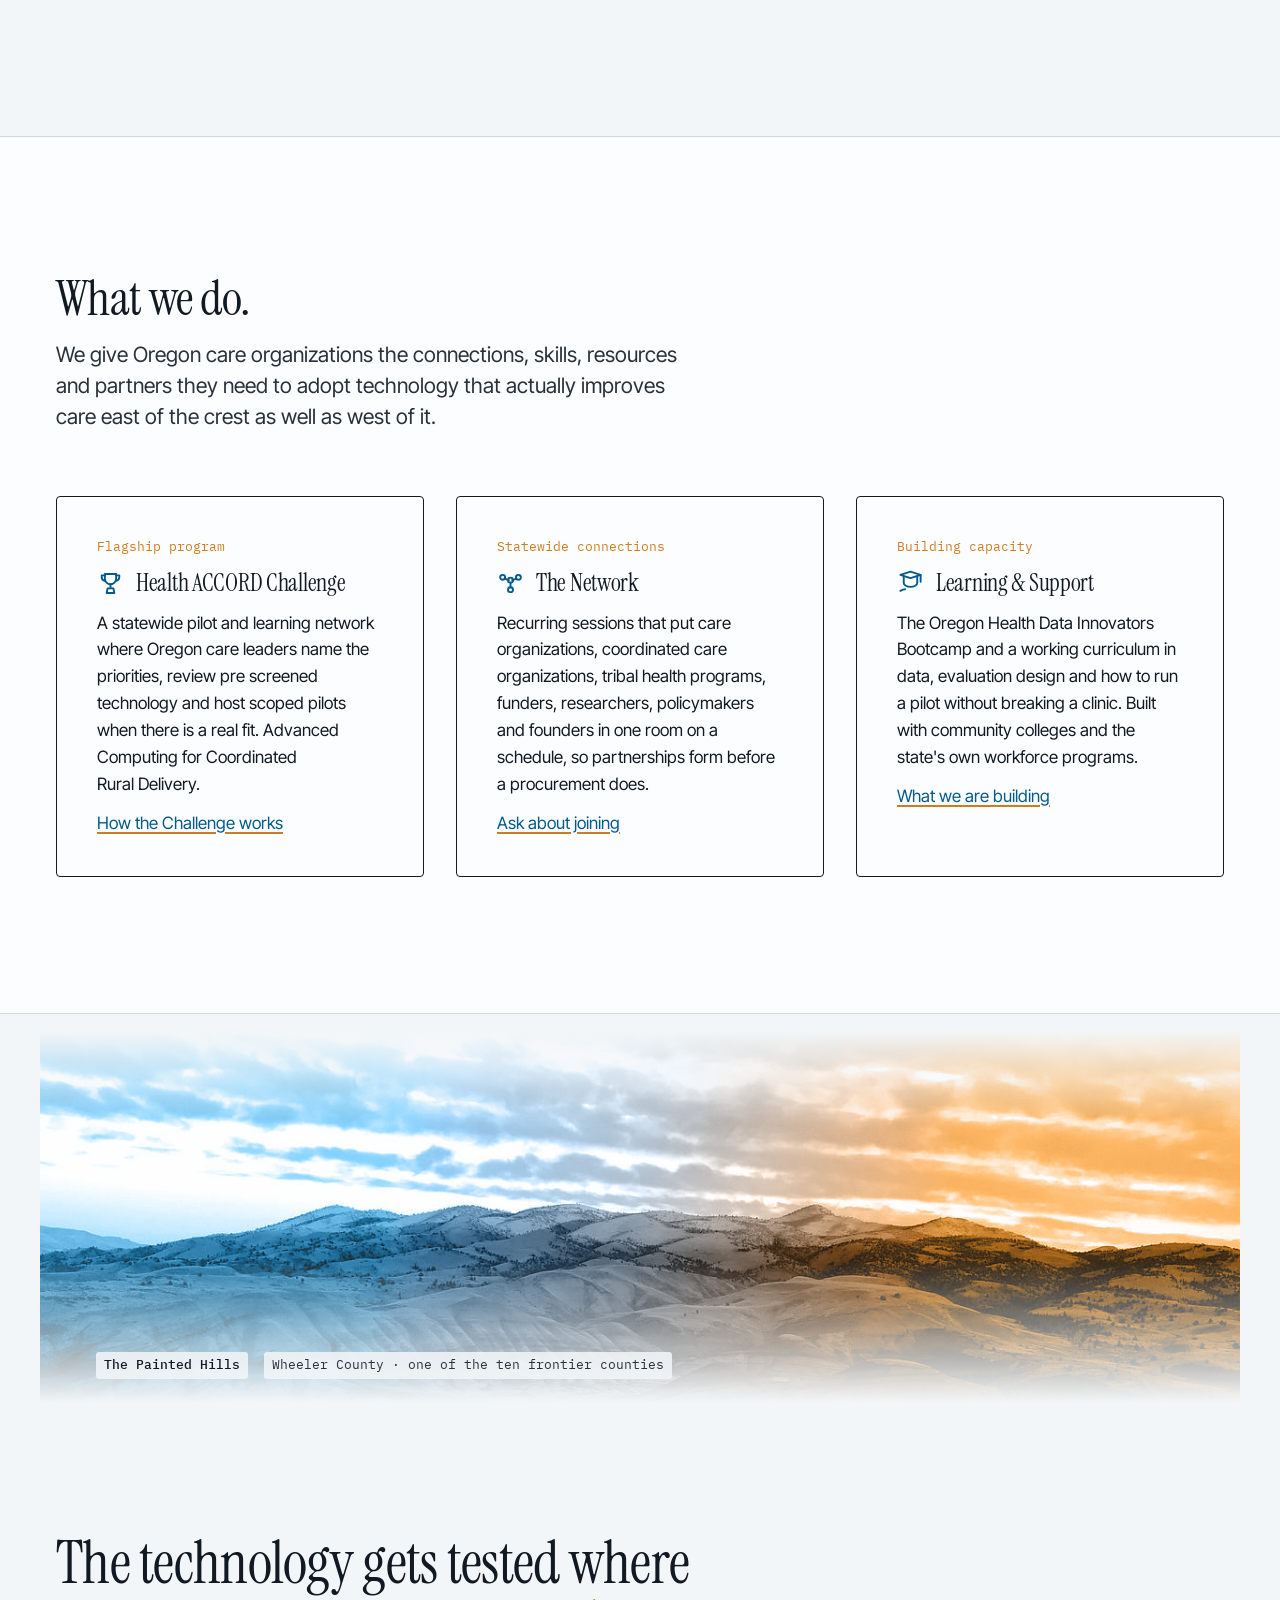
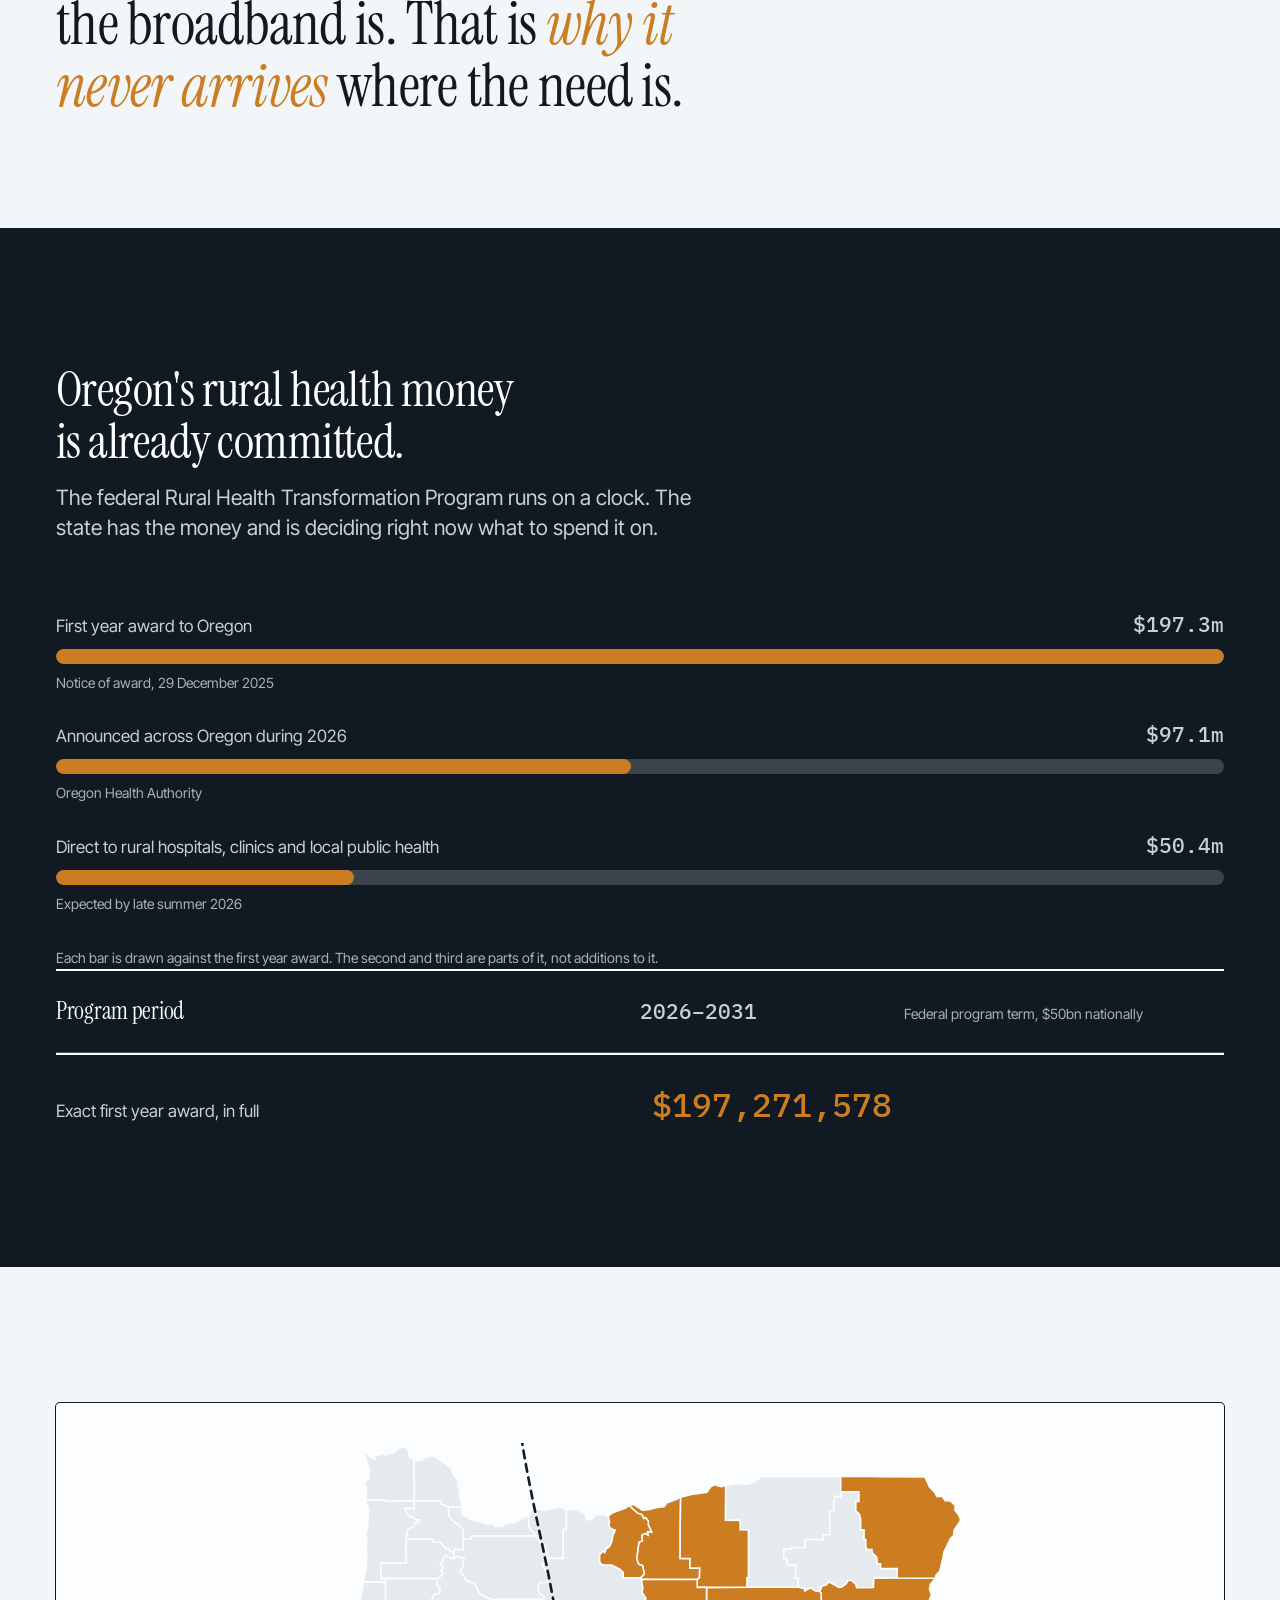
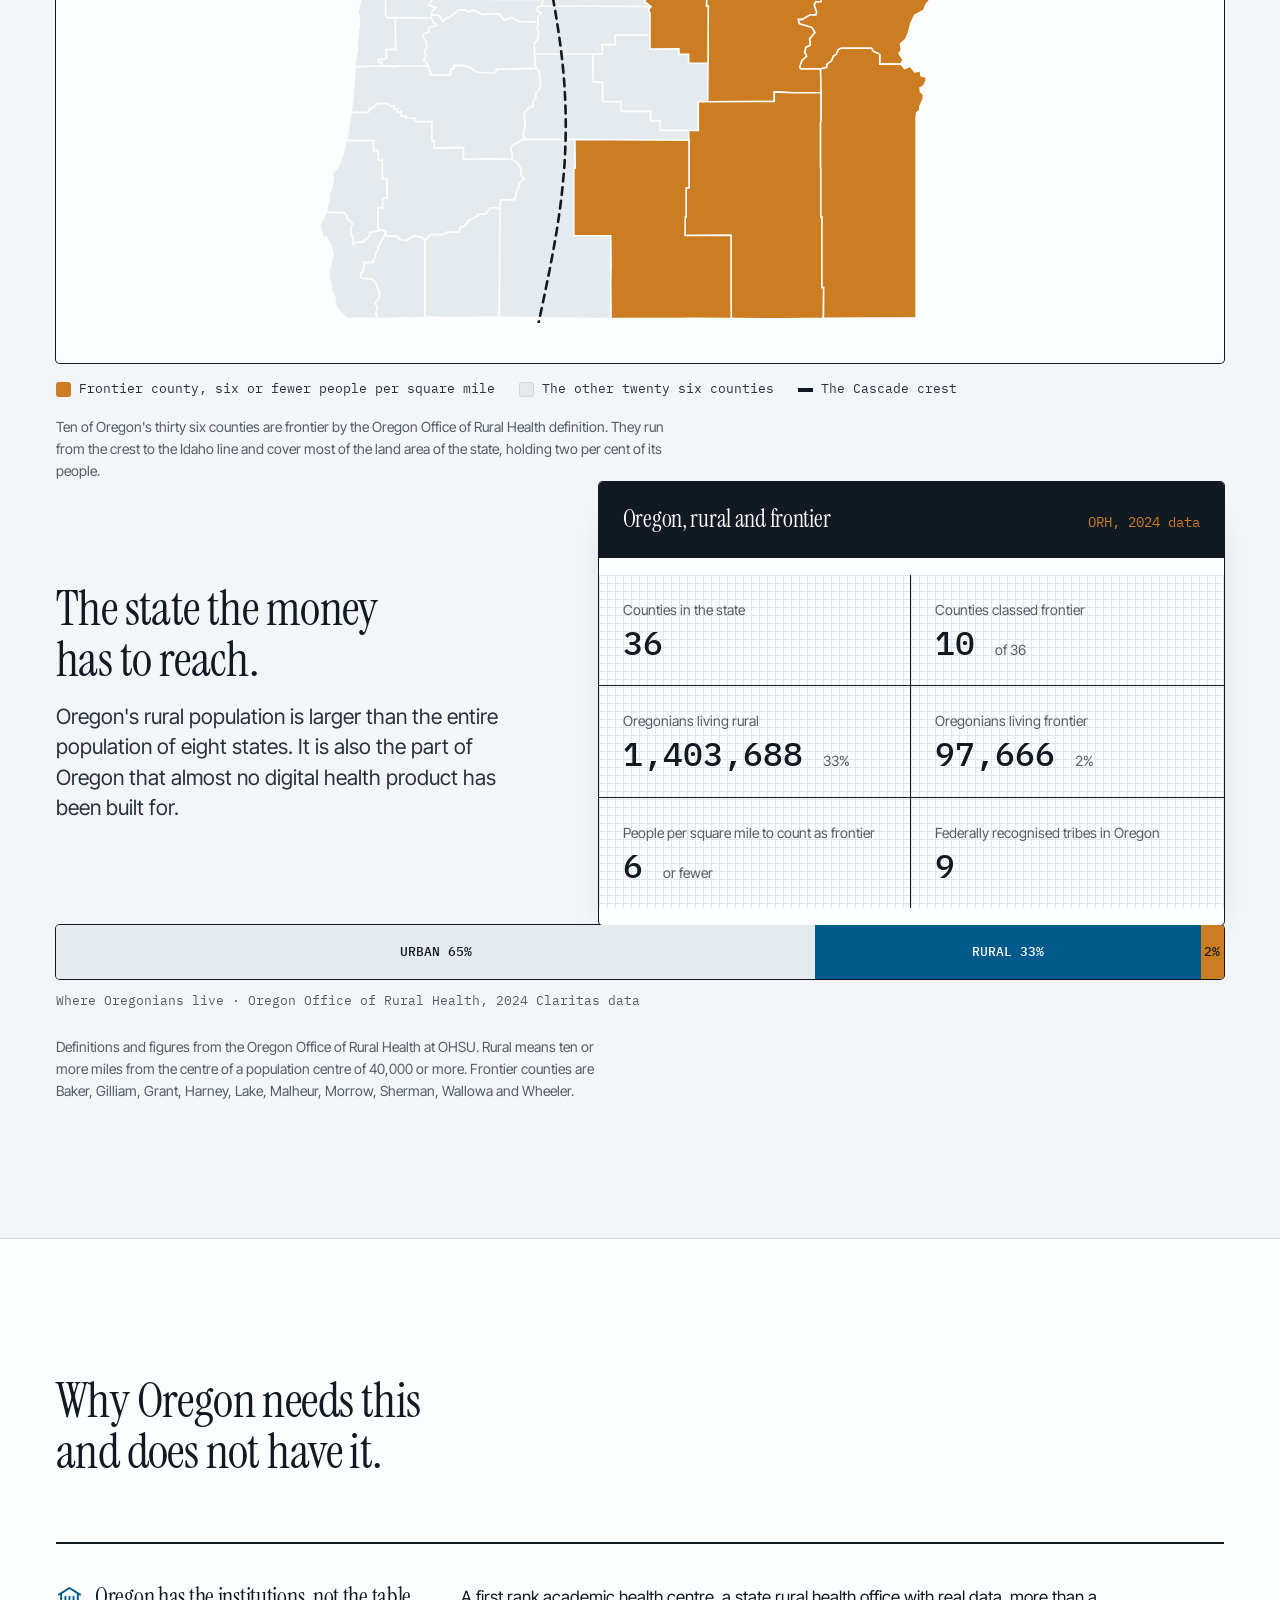
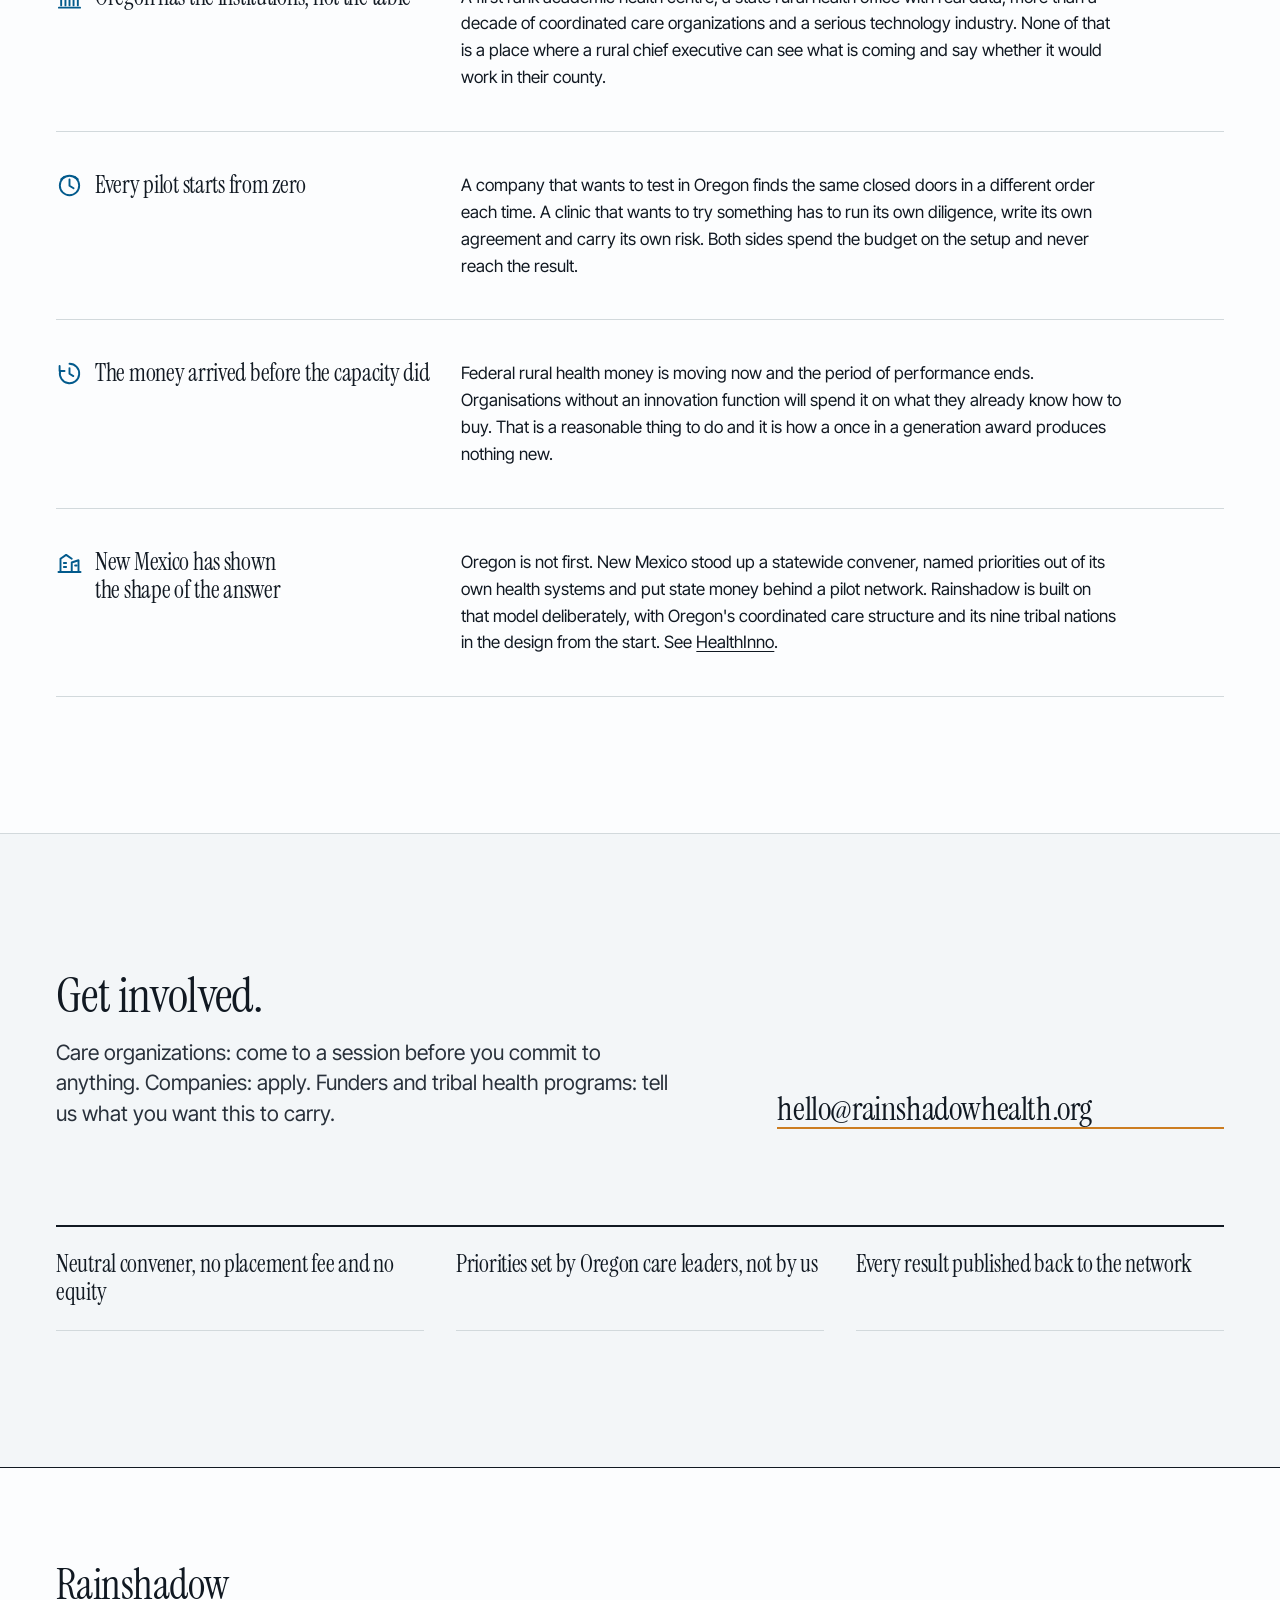
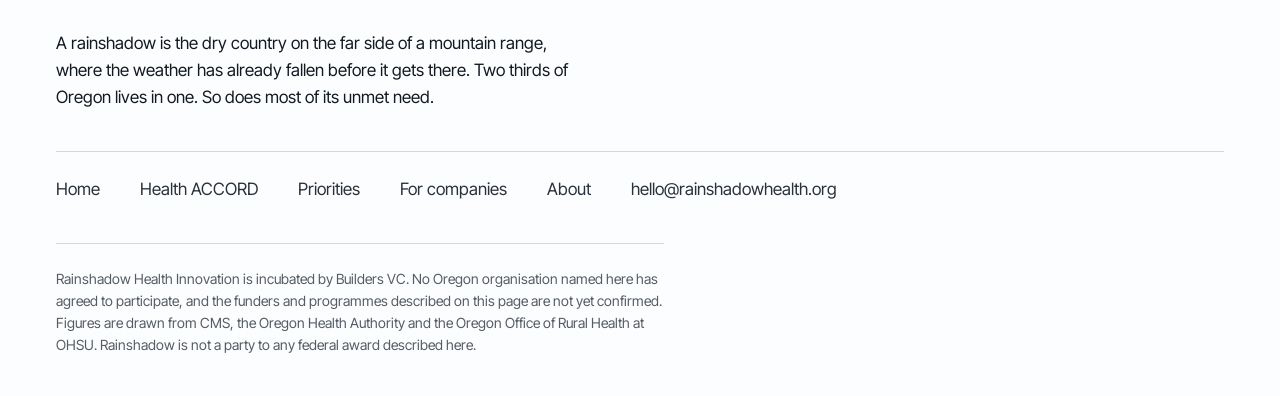
==== commit 578c87cd: "Rainshadow Health Innovation site" ====
--- a/index.html
+++ b/index.html
@@ -3,9 +3,9 @@
 <head>
 <meta charset="utf-8">
 <meta name="viewport" content="width=device-width, initial-scale=1">
-<meta name="robots" content="noindex, nofollow">
 <title>Rainshadow Health Innovation &middot; Oregon's statewide health technology network</title>
 <meta name="description" content="Rainshadow is the statewide table where Oregon health systems, coordinated care organizations, tribal health programs and public funders set shared priorities and pilot new health technology together.">
+<link rel="canonical" href="https://rainshadowhealth.org/">
 <link rel="preconnect" href="https://fonts.googleapis.com">
 <link rel="preconnect" href="https://fonts.gstatic.com" crossorigin>
 <link href="https://fonts.googleapis.com/css2?family=IBM+Plex+Mono:wght@400;500&family=Instrument+Serif:ital@0;1&family=Inter+Tight:wght@400;500&display=swap" rel="stylesheet">
@@ -61,17 +61,17 @@
       <div class="section__body">
         <div class="aud">
           <div class="aud__col">
-            <h3>Health systems, CCOs and providers</h3>
+            <h3><svg class="ico" viewBox="0 0 24 24" aria-hidden="true"><path d="M3 21h18"/><rect x="5" y="6" width="14" height="15" rx="1.4"/><path d="M12 9.6v4.8M9.6 12h4.8"/><path d="M9 21v-3.4h6V21"/></svg>Health systems, CCOs and providers</h3>
             <p class="sell">Pilot new technology without carrying the whole burden of it.</p>
             <p>Our flagship program pairs Oregon care organizations with vetted health technology companies for structured, time bound pilots. Rainshadow supplies the coordination, the evaluation design and the shared learning, so a clinic with four staff does not have to build an innovation function to take part.</p>
           </div>
           <div class="aud__col">
-            <h3>Health technology companies</h3>
+            <h3><svg class="ico" viewBox="0 0 24 24" aria-hidden="true"><rect x="3" y="4.5" width="18" height="12.5" rx="1.6"/><path d="M8 20.5h8"/><path d="M12 17v3.5"/><path d="M7.8 11.2h1.8l1.2-2.6 1.7 5 1.3-3 .9 1.2h1.5"/></svg>Health technology companies</h3>
             <p class="sell">Real proof in the market nobody has tested in.</p>
             <p>Any United States company can apply. Oregon partners are open to conversations about fit and feasibility before anything is scoped. We provide the infrastructure, the clinical counterpart and an honest answer either way.</p>
           </div>
           <div class="aud__col">
-            <h3>Funders, tribes and researchers</h3>
+            <h3><svg class="ico" viewBox="0 0 24 24" aria-hidden="true"><circle cx="12" cy="12" r="8.6"/><path d="M12 7.2v9.6"/><path d="M14.4 9.2a2.6 2.6 0 0 0-2.4-1.3c-1.6 0-2.6.9-2.6 2.1 0 2.9 5.2 1.5 5.2 4.3 0 1.3-1.1 2.2-2.7 2.2a2.8 2.8 0 0 1-2.6-1.5"/></svg>Funders, tribes and researchers</h3>
             <p class="sell">Early sight of Oregon's health innovation pipeline.</p>
             <p>Connect with care leaders and emerging companies through a neutral platform. Deploy expertise, capital and research capacity where it compounds across the state rather than inside one institution.</p>
           </div>
@@ -90,19 +90,19 @@
         <div class="pillars">
           <article class="pillar">
             <p class="pillar__tag">Flagship program</p>
-            <h3>Health ACCORD Challenge</h3>
+            <h3><svg class="ico" viewBox="0 0 24 24" aria-hidden="true"><path d="M7 3.5h10v4.2a5 5 0 0 1-10 0z"/><path d="M7 4.8H4.2v1.6A3.2 3.2 0 0 0 7 9.5M17 4.8h2.8v1.6a3.2 3.2 0 0 1-2.8 3.1"/><path d="M12 12.7v3.6M8.6 20.5h6.8l-.8-4.2H9.4z"/></svg>Health ACCORD Challenge</h3>
             <p>A statewide pilot and learning network where Oregon care leaders name the priorities, review pre screened technology and host scoped pilots when there is a real fit. Advanced Computing for Coordinated Rural Delivery.</p>
             <p><a href="accord.html">How the Challenge works</a></p>
           </article>
           <article class="pillar">
             <p class="pillar__tag">Statewide connections</p>
-            <h3>The Network</h3>
+            <h3><svg class="ico" viewBox="0 0 24 24" aria-hidden="true"><circle cx="5" cy="6.5" r="2.2"/><circle cx="19" cy="6.5" r="2.2"/><circle cx="12" cy="17.5" r="2.2"/><circle cx="12" cy="9" r="2.2"/><path d="M6.8 7.6 10.4 9M17.2 7.6 13.6 9M12 11.2v4.1"/></svg>The Network</h3>
             <p>Recurring sessions that put care organizations, coordinated care organizations, tribal health programs, funders, researchers, policymakers and founders in one room on a schedule, so partnerships form before a procurement does.</p>
             <p><a href="mailto:hello@rainshadowhealth.org?subject=The%20Network">Ask about joining</a></p>
           </article>
           <article class="pillar">
             <p class="pillar__tag">Building capacity</p>
-            <h3>Learning &amp; Support</h3>
+            <h3><svg class="ico" viewBox="0 0 24 24" aria-hidden="true"><path d="M12 7.2 3 4.3l9-2.8 9 2.8z"/><path d="M6 6v5.6c0 1.9 2.7 3.4 6 3.4s6-1.5 6-3.4V6"/><path d="M21 4.3v6.2M3 18.5c2.4-1.4 4.2-1.4 4.2-1.4"/></svg>Learning &amp; Support</h3>
             <p>The Oregon Health Data Innovators Bootcamp and a working curriculum in data, evaluation design and how to run a pilot without breaking a clinic. Built with community colleges and the state's own workforce programs.</p>
             <p><a href="about.html#capacity">What we are building</a></p>
           </article>
@@ -111,6 +111,13 @@
     </div>
   </section>
 
+  <figure class="band">
+    <img src="./img/painted-hills.jpg" srcset="./img/painted-hills-sm.jpg 800w, ./img/painted-hills.jpg 1280w"
+         sizes="100vw" alt="The Painted Hills in Wheeler County, eastern Oregon" loading="lazy" decoding="async">
+    <figcaption><b>The Painted Hills</b> <span>Wheeler County &middot; one of the ten frontier counties</span></figcaption>
+  </figure>
+
+
   <section class="section section--tight">
     <div class="container">
       <p class="statement">The technology gets tested where the broadband is. That is <em>why it never arrives</em> where the need is.</p>
@@ -124,23 +131,36 @@
         <p class="lead">The federal Rural Health Transformation Program runs on a clock. The state has the money and is deciding right now what to spend it on.</p>
       </div>
       <div class="section__body">
-        <div class="index">
-          <div class="index__row">
-            <h3>First year award to Oregon</h3>
-            <p class="amount">$197.3m</p>
-            <p class="state">Notice of award, 29 December 2025</p>
-          </div>
-          <div class="index__row">
-            <h3>Announced across Oregon during 2026</h3>
-            <p class="amount">$97.1m</p>
-            <p class="state">Oregon Health Authority</p>
-          </div>
-          <div class="index__row">
-            <h3>Direct to rural hospitals, rural health clinics and local public health</h3>
-            <p class="amount">$50.4m</p>
-            <p class="state">Expected by late summer 2026</p>
-          </div>
-          <div class="index__row">
+
+        <div class="bars">
+          <div>
+            <div class="bar__top">
+              <p class="bar__name">First year award to Oregon</p>
+              <p class="bar__val">$197.3m</p>
+            </div>
+            <div class="bar__track"><div class="bar__fill" style="inline-size:100%"></div></div>
+            <p class="bar__note">Notice of award, 29 December 2025</p>
+          </div>
+          <div>
+            <div class="bar__top">
+              <p class="bar__name">Announced across Oregon during 2026</p>
+              <p class="bar__val">$97.1m</p>
+            </div>
+            <div class="bar__track"><div class="bar__fill" style="inline-size:49.2%"></div></div>
+            <p class="bar__note">Oregon Health Authority</p>
+          </div>
+          <div>
+            <div class="bar__top">
+              <p class="bar__name">Direct to rural hospitals, clinics and local public health</p>
+              <p class="bar__val">$50.4m</p>
+            </div>
+            <div class="bar__track"><div class="bar__fill" style="inline-size:25.5%"></div></div>
+            <p class="bar__note">Expected by late summer 2026</p>
+          </div>
+          <p class="bar__note">Each bar is drawn against the first year award. The
+            second and third are parts of it, not additions to it.</p>
+        </div>
+        <div class="index">          <div class="index__row">
             <h3>Program period</h3>
             <p class="amount">2026&ndash;2031</p>
             <p class="state">Federal program term, $50bn nationally</p>
@@ -156,6 +176,65 @@
 
   <section class="section">
     <div class="container">
+
+      <figure class="figure">
+        <div class="figure__frame">
+          <svg class="ormap" viewBox="0 0 1000 740" xmlns="http://www.w3.org/2000/svg" role="img" aria-labelledby="ormap-title">
+<title id="ormap-title">Oregon counties, with the ten the Oregon Office of Rural Health designates frontier</title>
+<g class="ormap__rest">
+<path d="M122.2 269.2 L177.4 269.4 L181.3 276.7 L187.0 281.2 L174.8 284.0 L173.4 291.9 L164.7 294.5 L164.2 297.4 L169.9 305.9 L170.8 316.4 L167.7 318.3 L169.1 330.6 L166.0 335.5 L169.5 336.6 L173.9 343.6 L123.5 343.9 L123.5 344.8 L101.1 343.6 L101.1 338.1 L96.3 338.2 L95.9 333.3 L105.9 333.1 L108.6 330.6 L107.7 318.2 L122.6 318.2 L122.2 269.2Z"><title>Benton County</title></path>
+<path d="M212.0 167.8 L214.6 162.8 L226.9 165.3 L226.9 148.1 L238.8 148.1 L239.6 143.2 L340.0 143.2 L345.3 153.2 L354.9 158.2 L354.0 165.3 L357.1 171.2 L354.9 177.9 L356.7 182.7 L348.8 186.8 L355.4 201.9 L358.9 201.4 L359.7 210.5 L352.3 215.3 L344.8 215.5 L341.8 219.8 L344.0 231.1 L352.7 237.8 L350.5 241.2 L270.3 241.2 L252.3 232.4 L245.3 218.4 L231.7 211.7 L226.5 203.3 L221.7 199.7 L225.6 192.4 L227.8 177.6 L216.0 175.1 L214.2 177.6 L212.0 177.6 L212.0 167.8Z"><title>Clackamas County</title></path>
+<path d="M128.7 7.5 L137.9 6.0 L143.6 12.6 L143.2 20.6 L151.5 26.8 L151.1 44.9 L152.0 74.4 L151.5 89.2 L107.7 90.2 L107.7 88.4 L77.4 88.4 L77.4 67.2 L74.4 60.7 L81.4 55.4 L81.8 39.5 L73.5 11.3 L85.3 22.8 L91.5 24.9 L90.2 19.3 L100.2 17.8 L103.3 15.4 L108.1 19.4 L113.4 14.9 L120.0 14.9 L128.7 7.5Z"><title>Clatsop County</title></path>
+<path d="M151.5 26.8 L161.6 26.9 L169.9 22.2 L175.6 19.4 L181.8 20.0 L207.6 37.4 L210.7 46.3 L218.6 58.2 L219.0 66.5 L222.1 77.0 L220.8 83.9 L223.9 88.9 L224.7 97.8 L222.1 99.1 L204.6 99.0 L191.9 93.8 L191.9 89.2 L151.5 89.2 L152.0 74.4 L151.1 44.9 L151.5 26.8Z"><title>Columbia County</title></path>
+<path d="M46.8 458.1 L88.8 458.5 L88.8 474.3 L95.9 474.2 L95.9 488.6 L102.4 488.6 L102.4 518.2 L109.9 518.2 L109.9 547.2 L102.9 547.8 L102.9 562.6 L95.4 562.6 L95.4 592.0 L96.7 598.0 L82.7 600.4 L82.7 606.3 L73.9 613.0 L73.9 615.5 L62.5 615.5 L57.3 618.7 L56.8 606.3 L54.2 606.3 L53.3 593.0 L56.4 587.4 L47.6 578.4 L46.8 573.3 L41.9 569.7 L15.2 569.7 L20.5 549.9 L20.5 542.3 L24.4 530.6 L27.0 516.1 L24.4 510.0 L31.9 502.2 L35.4 495.9 L42.4 476.6 L46.8 458.1Z"><title>Coos County</title></path>
+<path d="M426.8 325.4 L441.3 325.5 L441.3 310.7 L461.0 310.7 L461.0 296.1 L514.9 296.0 L514.9 317.6 L559.6 317.2 L559.6 325.5 L574.5 325.7 L574.5 339.7 L604.3 339.7 L603.9 398.9 L589.4 398.9 L589.4 443.3 L574.5 443.2 L530.7 443.2 L530.7 428.4 L515.8 428.4 L515.8 413.6 L470.6 413.8 L470.6 399.2 L441.7 398.6 L441.7 369.1 L427.7 368.3 L426.8 354.7 L426.8 325.4Z"><title>Crook County</title></path>
+<path d="M15.2 569.7 L41.9 569.7 L46.8 573.3 L47.6 578.4 L56.4 587.4 L53.3 593.0 L54.2 606.3 L56.8 606.3 L57.3 618.7 L62.5 615.5 L73.9 615.5 L73.9 613.0 L82.7 606.3 L82.7 600.4 L96.7 598.0 L100.2 596.2 L108.1 598.8 L103.7 608.9 L95.9 621.9 L95.9 627.9 L91.9 632.9 L91.5 638.4 L87.1 646.9 L74.8 646.8 L72.2 662.0 L69.1 663.7 L70.0 670.7 L87.1 672.1 L92.4 678.1 L98.5 694.9 L96.3 703.6 L91.0 708.5 L95.0 716.6 L92.4 725.4 L95.4 732.9 L47.6 732.4 L38.4 724.4 L31.9 716.3 L28.8 706.3 L29.7 701.4 L23.5 689.6 L24.4 684.9 L21.3 675.7 L20.5 657.3 L26.2 635.8 L23.1 620.2 L15.6 607.5 L10.8 607.2 L6.0 589.2 L15.2 569.7Z"><title>Curry County</title></path>
+<path d="M340.0 347.3 L337.4 343.3 L336.9 325.1 L426.8 325.4 L426.8 354.7 L427.7 368.3 L441.7 369.1 L441.7 398.6 L470.6 399.2 L470.6 413.8 L515.8 413.6 L515.8 428.4 L530.7 428.4 L530.7 443.2 L574.5 443.2 L575.0 458.1 L516.2 457.9 L399.2 457.1 L317.7 457.3 L322.0 455.3 L319.4 449.5 L322.5 432.1 L320.7 416.3 L329.9 406.2 L333.9 406.8 L335.2 397.9 L339.6 390.0 L338.3 385.6 L342.2 383.0 L346.1 374.6 L344.0 352.3 L340.0 347.3Z"><title>Deschutes County</title></path>
+<path d="M54.2 415.1 L80.1 415.3 L82.7 409.1 L85.8 409.6 L95.0 401.2 L109.9 401.4 L115.1 405.2 L120.4 405.3 L120.0 410.3 L125.2 410.4 L124.8 414.2 L131.4 414.2 L131.4 420.8 L138.4 420.7 L138.4 424.2 L153.3 424.3 L153.3 429.3 L178.7 429.4 L179.1 459.0 L182.6 459.0 L182.6 470.2 L227.4 469.3 L227.4 487.6 L258.0 486.9 L301.9 487.2 L310.2 492.9 L315.5 500.9 L316.8 512.9 L320.7 517.7 L312.8 525.2 L313.3 529.7 L309.8 536.1 L306.3 550.5 L285.2 550.5 L283.5 562.6 L269.0 562.6 L261.5 572.2 L249.7 572.4 L249.7 574.9 L235.2 582.3 L227.8 592.1 L223.4 591.1 L220.8 599.7 L201.9 600.3 L194.5 604.2 L177.4 603.5 L167.7 612.6 L162.5 607.6 L150.2 606.3 L138.8 613.2 L129.6 611.4 L124.8 606.3 L108.1 606.3 L108.1 598.8 L100.2 596.2 L96.7 598.0 L95.4 592.0 L95.4 562.6 L102.9 562.6 L102.9 547.8 L109.9 547.2 L109.9 518.2 L102.4 518.2 L102.4 488.6 L95.9 488.6 L95.9 474.2 L88.8 474.3 L88.8 458.5 L46.8 458.1 L54.2 415.1Z"><title>Douglas County</title></path>
+<path d="M327.3 111.2 L334.3 103.8 L340.9 101.4 L350.1 103.6 L362.8 101.9 L376.0 98.4 L386.0 103.1 L386.0 133.3 L381.2 133.3 L381.2 177.9 L354.9 177.9 L357.1 171.2 L354.0 165.3 L354.9 158.2 L345.3 153.2 L340.0 143.2 L330.8 134.3 L328.2 128.8 L327.3 111.2Z"><title>Hood River County</title></path>
+<path d="M167.7 731.6 L167.7 612.6 L177.4 603.5 L194.5 604.2 L201.9 600.3 L220.8 599.7 L223.4 591.1 L227.8 592.1 L235.2 582.3 L249.7 574.9 L249.7 572.4 L261.5 572.2 L269.0 562.6 L283.5 562.6 L283.0 683.0 L282.6 730.8 L256.7 730.7 L240.5 731.4 L190.1 731.7 L177.8 730.5 L167.7 731.6Z"><title>Jackson County</title></path>
+<path d="M342.2 275.7 L341.8 267.8 L347.0 262.2 L340.9 258.9 L341.3 253.3 L347.9 250.7 L351.4 251.4 L429.0 251.8 L516.7 252.1 L512.7 256.7 L514.9 262.4 L514.9 296.0 L461.0 296.1 L461.0 310.7 L441.3 310.7 L441.3 325.5 L426.8 325.4 L336.9 325.1 L336.5 308.3 L341.3 304.0 L343.1 290.9 L340.9 287.4 L342.2 275.7Z"><title>Jefferson County</title></path>
+<path d="M108.1 598.8 L108.1 606.3 L124.8 606.3 L129.6 611.4 L138.8 613.2 L150.2 606.3 L162.5 607.6 L167.7 612.6 L167.7 731.6 L153.3 732.3 L132.7 732.0 L115.6 733.0 L95.4 732.9 L92.4 725.4 L95.0 716.6 L91.0 708.5 L96.3 703.6 L98.5 694.9 L92.4 678.1 L87.1 672.1 L70.0 670.7 L69.1 663.7 L72.2 662.0 L74.8 646.8 L87.1 646.9 L91.5 638.4 L91.9 632.9 L95.9 627.9 L95.9 621.9 L103.7 608.9 L108.1 598.8Z"><title>Josephine County</title></path>
+<path d="M283.5 562.6 L285.2 550.5 L306.3 550.5 L309.8 536.1 L313.3 529.7 L312.8 525.2 L320.7 517.7 L316.8 512.9 L315.5 500.9 L310.2 492.9 L301.9 487.2 L302.3 477.5 L299.7 473.4 L301.9 467.1 L317.7 457.3 L399.2 457.1 L399.6 501.3 L397.4 501.3 L397.4 605.1 L454.4 605.6 L454.9 650.0 L454.4 674.8 L454.9 733.2 L435.6 733.3 L385.6 732.7 L318.1 731.6 L282.6 730.8 L283.0 683.0 L283.5 562.6Z"><title>Klamath County</title></path>
+<path d="M59.5 345.0 L101.1 343.6 L123.5 344.8 L123.5 343.9 L173.9 343.6 L173.9 349.2 L177.4 353.3 L175.6 357.8 L207.2 357.7 L207.6 347.7 L212.0 347.9 L212.0 343.1 L224.7 342.5 L238.8 346.6 L247.5 353.1 L270.8 354.9 L277.8 352.6 L277.8 348.9 L340.0 347.3 L344.0 352.3 L346.1 374.6 L342.2 383.0 L338.3 385.6 L339.6 390.0 L335.2 397.9 L333.9 406.8 L329.9 406.2 L320.7 416.3 L322.5 432.1 L319.4 449.5 L322.0 455.3 L317.7 457.3 L301.9 467.1 L299.7 473.4 L302.3 477.5 L301.9 487.2 L258.0 486.9 L227.4 487.6 L227.4 469.3 L182.6 470.2 L182.6 459.0 L179.1 459.0 L178.7 429.4 L153.3 429.3 L153.3 424.3 L138.4 424.2 L138.4 420.7 L131.4 420.8 L131.4 414.2 L124.8 414.2 L125.2 410.4 L120.0 410.3 L120.4 405.3 L115.1 405.2 L109.9 401.4 L95.0 401.2 L85.8 409.6 L82.7 409.1 L80.1 415.3 L54.2 415.1 L56.4 399.0 L59.5 362.6 L59.5 345.0Z"><title>Lane County</title></path>
+<path d="M73.1 214.1 L107.3 214.1 L107.3 266.2 L109.9 269.2 L122.2 269.2 L122.6 318.2 L107.7 318.2 L108.6 330.6 L105.9 333.1 L95.9 333.3 L96.3 338.2 L101.1 338.1 L101.1 343.6 L59.5 345.0 L63.9 316.7 L63.4 306.7 L66.5 279.8 L66.5 266.3 L64.3 260.6 L67.8 247.3 L73.1 214.1Z"><title>Lincoln County</title></path>
+<path d="M177.4 269.4 L178.3 264.4 L190.5 266.3 L195.8 275.1 L201.1 269.2 L203.7 270.3 L219.9 257.3 L230.0 257.3 L234.4 259.9 L242.7 257.7 L256.7 264.3 L279.1 262.8 L283.5 264.1 L290.0 273.3 L301.4 268.8 L313.7 275.1 L342.2 275.7 L340.9 287.4 L343.1 290.9 L341.3 304.0 L336.5 308.3 L336.9 325.1 L337.4 343.3 L340.0 347.3 L277.8 348.9 L277.8 352.6 L270.8 354.9 L247.5 353.1 L238.8 346.6 L224.7 342.5 L212.0 343.1 L212.0 347.9 L207.6 347.7 L207.2 357.7 L175.6 357.8 L177.4 353.3 L173.9 349.2 L173.9 343.6 L169.5 336.6 L166.0 335.5 L169.1 330.6 L167.7 318.3 L170.8 316.4 L169.9 305.9 L164.2 297.4 L164.7 294.5 L173.4 291.9 L174.8 284.0 L187.0 281.2 L181.3 276.7 L177.4 269.4Z"><title>Linn County</title></path>
+<path d="M187.5 209.0 L196.2 201.9 L192.3 197.8 L195.8 193.5 L191.0 184.2 L195.8 183.6 L195.8 177.3 L199.7 173.2 L208.1 178.0 L214.2 177.6 L216.0 175.1 L227.8 177.6 L225.6 192.4 L221.7 199.7 L226.5 203.3 L231.7 211.7 L245.3 218.4 L252.3 232.4 L270.3 241.2 L350.5 241.2 L347.9 250.7 L341.3 253.3 L340.9 258.9 L347.0 262.2 L341.8 267.8 L342.2 275.7 L313.7 275.1 L301.4 268.8 L290.0 273.3 L283.5 264.1 L279.1 262.8 L256.7 264.3 L242.7 257.7 L234.4 259.9 L230.0 257.3 L219.9 257.3 L203.7 270.3 L201.1 269.2 L195.8 275.1 L190.5 266.3 L178.3 264.4 L177.8 260.9 L184.8 253.7 L174.3 250.4 L182.2 233.6 L190.5 231.2 L191.0 223.8 L186.6 219.3 L187.5 209.0Z"><title>Marion County</title></path>
+<path d="M204.6 99.0 L222.1 99.1 L224.7 97.8 L224.7 110.1 L239.2 118.0 L259.4 123.1 L264.2 125.9 L271.6 123.8 L277.3 128.5 L287.4 128.5 L295.3 123.5 L305.4 122.5 L327.3 111.2 L328.2 128.8 L330.8 134.3 L340.0 143.2 L239.6 143.2 L238.8 148.1 L226.9 148.1 L226.9 133.9 L219.5 126.0 L214.6 123.5 L204.6 112.4 L204.6 99.0Z"><title>Multnomah County</title></path>
+<path d="M107.3 214.1 L107.3 208.7 L135.3 209.0 L187.5 209.0 L186.6 219.3 L191.0 223.8 L190.5 231.2 L182.2 233.6 L174.3 250.4 L184.8 253.7 L177.8 260.9 L178.3 264.4 L177.4 269.4 L122.2 269.2 L109.9 269.2 L107.3 266.2 L107.3 214.1Z"><title>Polk County</title></path>
+<path d="M77.4 88.4 L107.7 88.4 L107.7 90.2 L151.5 89.2 L151.5 101.2 L136.6 101.2 L144.1 113.6 L149.3 113.6 L154.2 118.4 L159.4 118.4 L156.8 123.2 L151.5 123.2 L151.5 128.2 L141.9 133.0 L138.8 148.1 L139.3 184.9 L99.8 184.9 L100.2 208.7 L107.3 208.7 L107.3 214.1 L73.1 214.1 L76.6 197.0 L78.3 174.1 L77.0 164.4 L78.3 148.5 L76.6 138.4 L78.8 134.9 L81.0 109.2 L80.5 98.1 L75.7 92.1 L77.4 88.4Z"><title>Tillamook County</title></path>
+<path d="M631.5 65.5 L653.0 61.8 L660.4 63.9 L668.8 63.0 L681.0 56.9 L685.9 51.6 L806.8 51.5 L809.0 51.5 L809.0 75.3 L809.9 75.3 L809.9 82.7 L800.7 82.7 L798.5 90.2 L798.5 104.7 L791.9 104.5 L792.4 141.6 L782.3 141.6 L782.3 149.1 L754.2 148.8 L754.2 161.4 L731.4 161.4 L731.4 163.9 L721.4 163.0 L721.4 177.9 L726.2 177.9 L726.2 188.3 L739.8 188.3 L739.3 208.0 L743.3 208.0 L743.3 222.5 L664.4 222.3 L664.4 207.7 L666.6 207.7 L666.6 134.0 L653.9 133.9 L653.9 119.3 L631.1 119.1 L631.5 65.5Z"><title>Umatilla County</title></path>
+<path d="M809.9 75.3 L837.1 75.3 L837.1 90.2 L832.3 90.2 L832.3 104.4 L837.5 109.3 L839.7 116.8 L839.7 134.2 L845.0 134.0 L845.0 148.8 L847.6 148.8 L847.6 159.5 L849.8 164.4 L857.2 164.1 L857.2 169.0 L864.7 176.1 L865.1 186.1 L870.4 186.1 L870.4 193.4 L896.3 193.4 L895.8 208.0 L859.9 208.3 L859.4 222.9 L833.6 223.1 L831.8 217.4 L825.7 211.8 L820.0 211.9 L817.8 216.6 L810.3 222.5 L806.4 222.8 L790.6 214.1 L786.7 219.1 L780.1 220.6 L776.6 228.8 L770.0 228.3 L762.1 223.3 L753.4 228.2 L752.9 224.4 L743.3 222.5 L743.3 208.0 L739.3 208.0 L739.8 188.3 L726.2 188.3 L726.2 177.9 L721.4 177.9 L721.4 163.0 L731.4 163.9 L731.4 161.4 L754.2 161.4 L754.2 148.8 L782.3 149.1 L782.3 141.6 L792.4 141.6 L791.9 104.5 L798.5 104.7 L798.5 90.2 L800.7 82.7 L809.9 82.7 L809.9 75.3Z"><title>Union County</title></path>
+<path d="M354.9 177.9 L381.2 177.9 L381.2 133.3 L386.0 133.3 L386.0 103.1 L398.7 101.7 L413.6 107.6 L417.6 118.5 L423.7 118.0 L432.1 110.7 L447.0 110.1 L450.5 112.7 L452.7 122.2 L451.3 126.7 L454.9 132.1 L461.4 134.3 L457.5 143.4 L456.2 151.6 L452.2 160.1 L447.8 162.7 L445.2 169.1 L442.6 166.9 L437.3 172.2 L437.3 184.0 L441.7 188.0 L455.7 188.0 L468.0 194.1 L473.7 199.4 L473.7 207.6 L500.4 207.6 L501.8 210.2 L503.9 225.1 L502.6 230.1 L508.8 239.7 L506.6 244.5 L516.7 252.1 L429.0 251.8 L351.4 251.4 L347.9 250.7 L350.5 241.2 L352.7 237.8 L344.0 231.1 L341.8 219.8 L344.8 215.5 L352.3 215.3 L359.7 210.5 L358.9 201.4 L355.4 201.9 L348.8 186.8 L356.7 182.7 L354.9 177.9Z"><title>Wasco County</title></path>
+<path d="M151.5 89.2 L191.9 89.2 L191.9 93.8 L204.6 99.0 L204.6 112.4 L214.6 123.5 L219.5 126.0 L226.9 133.9 L226.9 148.1 L226.9 165.3 L214.6 162.8 L212.0 167.8 L206.8 167.7 L205.0 162.8 L199.3 162.7 L191.9 152.9 L181.8 152.9 L178.7 147.9 L138.8 148.1 L141.9 133.0 L151.5 128.2 L151.5 123.2 L156.8 123.2 L159.4 118.4 L154.2 118.4 L149.3 113.6 L144.1 113.6 L136.6 101.2 L151.5 101.2 L151.5 89.2Z"><title>Washington County</title></path>
+<path d="M138.8 148.1 L178.7 147.9 L181.8 152.9 L191.9 152.9 L199.3 162.7 L205.0 162.8 L206.8 167.7 L212.0 167.8 L212.0 177.6 L214.2 177.6 L208.1 178.0 L199.7 173.2 L195.8 177.3 L195.8 183.6 L191.0 184.2 L195.8 193.5 L192.3 197.8 L196.2 201.9 L187.5 209.0 L135.3 209.0 L107.3 208.7 L100.2 208.7 L99.8 184.9 L139.3 184.9 L138.8 148.1Z"><title>Yamhill County</title></path>
+</g>
+<g class="ormap__frontier">
+<path d="M776.6 228.8 L780.1 220.6 L786.7 219.1 L790.6 214.1 L806.4 222.8 L810.3 222.5 L817.8 216.6 L820.0 211.9 L825.7 211.8 L831.8 217.4 L833.6 223.1 L859.4 222.9 L859.9 208.3 L895.8 208.0 L955.0 208.4 L947.1 217.9 L945.8 225.4 L948.9 233.9 L944.9 243.8 L940.5 248.8 L937.0 258.0 L923.0 265.1 L916.9 278.7 L913.3 292.9 L909.0 302.6 L901.1 309.6 L902.4 319.2 L898.9 324.5 L905.5 334.6 L901.5 340.6 L869.1 340.9 L869.1 325.9 L859.0 321.1 L856.4 316.3 L809.9 316.3 L805.1 318.8 L802.4 325.5 L797.6 328.6 L795.0 335.9 L788.0 340.9 L787.5 345.8 L777.9 348.3 L747.7 348.5 L745.5 345.8 L749.0 335.3 L756.4 328.6 L753.4 322.6 L755.1 315.1 L762.1 311.5 L760.8 302.1 L769.1 292.2 L764.8 284.6 L745.0 278.6 L743.3 271.9 L749.4 271.9 L761.7 264.7 L770.5 264.9 L771.8 260.9 L767.8 249.5 L770.5 244.8 L778.8 244.4 L778.8 232.0 L776.6 228.8Z"><title>Baker County, frontier</title></path>
+<path d="M482.5 96.3 L489.9 94.7 L503.1 103.6 L512.7 102.8 L527.6 99.0 L536.4 98.2 L541.2 92.1 L553.5 88.1 L562.2 83.5 L561.4 133.7 L561.4 177.9 L576.7 178.0 L576.3 192.9 L591.6 192.9 L591.2 207.9 L587.7 210.2 L568.4 210.5 L501.8 210.2 L500.4 207.6 L506.1 201.9 L503.5 189.1 L497.4 186.8 L494.3 178.8 L497.8 153.2 L503.1 150.6 L502.2 142.1 L507.5 139.3 L511.8 141.9 L511.0 136.7 L517.5 137.4 L512.3 126.6 L512.3 120.6 L508.3 115.3 L505.3 116.4 L502.6 110.7 L495.2 107.7 L482.5 96.3Z"><title>Gilliam County, frontier</title></path>
+<path d="M602.1 222.6 L664.4 222.3 L743.3 222.5 L752.9 224.4 L753.4 228.2 L762.1 223.3 L770.0 228.3 L776.6 228.8 L778.8 232.0 L778.8 244.4 L770.5 244.8 L767.8 249.5 L771.8 260.9 L770.5 264.9 L761.7 264.7 L749.4 271.9 L743.3 271.9 L745.0 278.6 L764.8 284.6 L769.1 292.2 L760.8 302.1 L762.1 311.5 L755.1 315.1 L753.4 322.6 L756.4 328.6 L749.0 335.3 L745.5 345.8 L747.7 348.5 L777.9 348.3 L778.8 385.1 L734.5 385.0 L706.5 383.7 L706.5 398.6 L603.9 398.9 L604.3 339.7 L604.8 251.8 L602.1 251.8 L602.1 222.6Z"><title>Grant County, frontier</title></path>
+<path d="M575.0 458.1 L574.5 443.2 L589.4 443.3 L589.4 398.9 L603.9 398.9 L706.5 398.6 L706.5 383.7 L734.5 385.0 L778.8 385.1 L778.8 426.4 L777.9 430.9 L777.9 498.3 L778.3 502.7 L778.3 576.6 L780.1 576.5 L780.1 685.2 L782.7 685.2 L782.3 732.7 L721.4 733.6 L644.6 733.2 L640.3 733.2 L639.8 708.7 L639.8 604.7 L568.8 605.1 L569.3 576.2 L570.6 576.2 L570.6 531.6 L575.0 531.6 L575.0 458.1Z"><title>Harney County, frontier</title></path>
+<path d="M399.2 457.1 L516.2 457.9 L575.0 458.1 L575.0 531.6 L570.6 531.6 L570.6 576.2 L569.3 576.2 L568.8 605.1 L639.8 604.7 L639.8 708.7 L640.3 733.2 L575.8 732.6 L562.2 733.0 L562.2 733.2 L562.2 733.0 L521.9 733.3 L454.9 733.2 L454.4 674.8 L454.9 650.0 L454.4 605.6 L397.4 605.1 L397.4 501.3 L399.6 501.3 L399.2 457.1Z"><title>Lake County, frontier</title></path>
+<path d="M777.9 348.3 L787.5 345.8 L788.0 340.9 L795.0 335.9 L797.6 328.6 L802.4 325.5 L805.1 318.8 L809.9 316.3 L856.4 316.3 L859.0 321.1 L869.1 325.9 L869.1 340.9 L901.5 340.6 L907.6 347.9 L916.0 344.2 L923.0 352.8 L931.8 351.1 L932.6 358.8 L940.5 361.3 L941.0 365.9 L936.6 374.9 L931.3 377.4 L931.8 383.5 L936.6 388.2 L936.1 394.5 L930.9 406.3 L930.9 412.3 L926.1 415.8 L925.2 424.5 L925.2 446.2 L925.2 732.1 L852.4 732.4 L782.3 732.7 L782.7 685.2 L780.1 685.2 L780.1 576.5 L778.3 576.6 L778.3 502.7 L777.9 498.3 L777.9 430.9 L778.8 426.4 L778.8 385.1 L777.9 348.3Z"><title>Malheur County, frontier</title></path>
+<path d="M562.2 83.5 L578.5 79.5 L602.6 76.0 L608.3 67.7 L614.4 64.3 L624.9 67.5 L631.5 65.5 L631.1 119.1 L653.9 119.3 L653.9 133.9 L666.6 134.0 L666.6 207.7 L664.4 207.7 L664.4 222.3 L602.1 222.6 L587.7 222.6 L587.7 210.2 L591.2 207.9 L591.6 192.9 L576.3 192.9 L576.7 178.0 L561.4 177.9 L561.4 133.7 L562.2 83.5Z"><title>Morrow County, frontier</title></path>
+<path d="M450.5 112.7 L457.5 107.4 L478.1 100.0 L482.5 96.3 L495.2 107.7 L502.6 110.7 L505.3 116.4 L508.3 115.3 L512.3 120.6 L512.3 126.6 L517.5 137.4 L511.0 136.7 L511.8 141.9 L507.5 139.3 L502.2 142.1 L503.1 150.6 L497.8 153.2 L494.3 178.8 L497.4 186.8 L503.5 189.1 L506.1 201.9 L500.4 207.6 L473.7 207.6 L473.7 199.4 L468.0 194.1 L455.7 188.0 L441.7 188.0 L437.3 184.0 L437.3 172.2 L442.6 166.9 L445.2 169.1 L447.8 162.7 L452.2 160.1 L456.2 151.6 L457.5 143.4 L461.4 134.3 L454.9 132.1 L451.3 126.7 L452.7 122.2 L450.5 112.7Z"><title>Sherman County, frontier</title></path>
+<path d="M809.0 51.5 L855.0 51.7 L870.0 51.9 L938.8 52.3 L945.8 68.0 L953.7 76.0 L957.6 82.9 L965.5 82.2 L969.9 89.0 L978.2 89.3 L985.2 96.3 L985.2 104.1 L990.9 111.2 L994.0 119.1 L983.5 134.9 L983.0 143.0 L978.7 146.3 L968.1 168.2 L966.8 176.1 L961.6 197.9 L955.9 203.8 L955.0 208.4 L895.8 208.0 L896.3 193.4 L870.4 193.4 L870.4 186.1 L865.1 186.1 L864.7 176.1 L857.2 169.0 L857.2 164.1 L849.8 164.4 L847.6 159.5 L847.6 148.8 L845.0 148.8 L845.0 134.0 L839.7 134.2 L839.7 116.8 L837.5 109.3 L832.3 104.4 L832.3 90.2 L837.1 90.2 L837.1 75.3 L809.9 75.3 L809.0 75.3 L809.0 51.5Z"><title>Wallowa County, frontier</title></path>
+<path d="M501.8 210.2 L568.4 210.5 L587.7 210.2 L587.7 222.6 L602.1 222.6 L602.1 251.8 L604.8 251.8 L604.3 339.7 L574.5 339.7 L574.5 325.7 L559.6 325.5 L559.6 317.2 L514.9 317.6 L514.9 296.0 L514.9 262.4 L512.7 256.7 L516.7 252.1 L506.6 244.5 L508.8 239.7 L502.6 230.1 L503.9 225.1 L501.8 210.2Z"><title>Wheeler County, frontier</title></path>
+</g>
+<path class="ormap__crest" d="M341.2 749.2L344.8 732.2L348.4 715.2L352.0 698.1L355.5 681.1L359.0 664.1L362.3 647.1L365.5 630.1L368.5 613.1L371.4 596.1L374.0 579.0L376.4 562.0L378.5 545.0L380.3 528.0L381.9 511.0L383.2 494.0L384.1 477.0L384.7 459.9L385.1 442.9L385.0 425.9L384.7 408.9L384.0 391.9L383.1 374.9L381.8 357.9L380.2 340.8L378.3 323.8L376.1 306.8L373.7 289.8L371.1 272.8L368.3 255.8L365.2 238.8L362.0 221.7L358.7 204.7L355.2 187.7L351.7 170.7L348.1 153.7L344.4 136.7L340.8 119.7L337.2 102.6L333.7 85.6L330.3 68.6L327.0 51.6L323.8 34.6L320.8 17.6L318.0 0.6"/>
+</svg>
+        </div>
+        <div class="legend">
+          <span><i class="is-frontier"></i>Frontier county, six or fewer people per square mile</span>
+          <span><i class="is-rest"></i>The other twenty six counties</span>
+          <span><i class="is-crest"></i>The Cascade crest</span>
+        </div>
+        <figcaption>Ten of Oregon's thirty six counties are frontier by the Oregon
+          Office of Rural Health definition. They run from the crest to the Idaho
+          line and cover most of the land area of the state, holding two per cent
+          of its people.</figcaption>
+      </figure>
+
       <div class="case">
         <div class="head">
           <h2>The state the money has to reach.</h2>
@@ -194,7 +273,14 @@
           </dl>
         </div>
       </div>
-      <p class="also">Definitions and figures from the Oregon Office of Rural Health at OHSU. Rural means ten or more miles from the centre of a population centre of 40,000 or more. Frontier counties are Baker, Gilliam, Grant, Harney, Lake, Malheur, Morrow, Sherman, Wallowa and Wheeler.</p>
+  
+      <div class="split" role="img" aria-label="Sixty five per cent of Oregonians live urban, thirty three per cent rural, two per cent frontier">
+        <div class="split__seg is-urban" style="flex:65">URBAN 65%</div>
+        <div class="split__seg is-rural" style="flex:33">RURAL 33%</div>
+        <div class="split__seg is-frontier" style="flex:2">2%</div>
+      </div>
+      <p class="split__key">Where Oregonians live &middot; Oregon Office of Rural Health, 2024 Claritas data</p>
+    <p class="also">Definitions and figures from the Oregon Office of Rural Health at OHSU. Rural means ten or more miles from the centre of a population centre of 40,000 or more. Frontier counties are Baker, Gilliam, Grant, Harney, Lake, Malheur, Morrow, Sherman, Wallowa and Wheeler.</p>
     </div>
   </section>
 
@@ -206,19 +292,19 @@
       <div class="section__body">
         <div class="rows">
           <div class="rows__row">
-            <h3>Oregon has the institutions, not the table</h3>
+            <h3><svg class="ico" viewBox="0 0 24 24" aria-hidden="true"><path d="M2.6 9.4 12 3.6l9.4 5.8"/><path d="M4.6 9.4V19M19.4 9.4V19"/><path d="M2.6 21h18.8"/><path d="M8.4 11.4V19M12 11.4V19M15.6 11.4V19"/></svg>Oregon has the institutions, not the table</h3>
             <p>A first rank academic health centre, a state rural health office with real data, more than a decade of coordinated care organizations and a serious technology industry. None of that is a place where a rural chief executive can see what is coming and say whether it would work in their county.</p>
           </div>
           <div class="rows__row">
-            <h3>Every pilot starts from zero</h3>
+            <h3><svg class="ico" viewBox="0 0 24 24" aria-hidden="true"><circle cx="12" cy="12" r="8.6"/><path d="M12 6.6v5.6l3.6 2.2"/><path d="m7.4 4.2-2.8 2.2M16.6 4.2l2.8 2.2"/></svg>Every pilot starts from zero</h3>
             <p>A company that wants to test in Oregon finds the same closed doors in a different order each time. A clinic that wants to try something has to run its own diligence, write its own agreement and carry its own risk. Both sides spend the budget on the setup and never reach the result.</p>
           </div>
           <div class="rows__row">
-            <h3>The money arrived before the capacity did</h3>
+            <h3><svg class="ico" viewBox="0 0 24 24" aria-hidden="true"><path d="M12 3.4a8.6 8.6 0 1 1-8.3 6.4"/><path d="M12 7.2v5l3.4 2.1"/><path d="M3.2 5.4v4.4h4.4"/></svg>The money arrived before the capacity did</h3>
             <p>Federal rural health money is moving now and the period of performance ends. Organisations without an innovation function will spend it on what they already know how to buy. That is a reasonable thing to do and it is how a once in a generation award produces nothing new.</p>
           </div>
           <div class="rows__row">
-            <h3>New Mexico has shown the shape of the answer</h3>
+            <h3><svg class="ico" viewBox="0 0 24 24" aria-hidden="true"><path d="M4 20.4V8.6l5-3.4 5 3.4"/><path d="M14 20.4V12l6-2v10.4"/><path d="M2.2 20.4h19.6"/><path d="M7 12.4h2M7 16h2M17 14.6h1.4"/></svg>New Mexico has shown the shape of the answer</h3>
             <p>Oregon is not first. New Mexico stood up a statewide convener, named priorities out of its own health systems and put state money behind a pilot network. Rainshadow is built on that model deliberately, with Oregon's coordinated care structure and its nine tribal nations in the design from the start. See <a href="https://healthinno.io/" rel="noopener">HealthInno</a>.</p>
           </div>
         </div>
--- a/style.css
+++ b/style.css
@@ -181,6 +181,143 @@
   color: var(--color-east); margin: 0 0 var(--space-sm); }
 .role p { margin: 0; max-width: none; }
 
+/* ---------- full bleed photograph band ----------
+ * Every photograph ships greyscale and takes its colour here, as a west to
+ * east wash: Pacific blue on the left, dry amber on the right, which is the
+ * one idea the whole brand is built on. Top and bottom feather into the paper
+ * so a band reads as part of the page, not a picture pasted onto it. */
+.band { position: relative; isolation: isolate; overflow: hidden;
+  background: var(--color-paper-3); }
+.band img { display: block; width: 100%; height: clamp(200px, 29vw, 400px);
+  object-fit: cover; }
+.band::after { content: ""; position: absolute; inset: 0; z-index: 1;
+  pointer-events: none; mix-blend-mode: color;
+  background: linear-gradient(100deg,
+    var(--color-west) 0%, var(--color-west) 30%,
+    var(--color-rock) 50%,
+    var(--color-east) 74%, var(--color-east) 100%); }
+.band::before { content: ""; position: absolute; inset: 0; z-index: 2;
+  pointer-events: none;
+  background: linear-gradient(180deg,
+    var(--color-paper) 0%,
+    color-mix(in oklab, var(--color-paper) 10%, transparent) 26%,
+    color-mix(in oklab, var(--color-paper) 10%, transparent) 62%,
+    var(--color-paper) 100%); }
+.band--onpaper2::before { background: linear-gradient(180deg,
+    var(--color-paper-2) 0%,
+    color-mix(in oklab, var(--color-paper-2) 10%, transparent) 26%,
+    color-mix(in oklab, var(--color-paper-2) 10%, transparent) 62%,
+    var(--color-paper-2) 100%); }
+.band figcaption { position: absolute; z-index: 3; left: 0; right: 0; bottom: 0;
+  padding: var(--space-lg) var(--gutter); font-family: var(--font-outlier);
+  font-size: var(--text-xs); color: var(--color-ink);
+  display: flex; flex-wrap: wrap; gap: var(--space-2xs) var(--space-md); }
+/* a caption has to stay legible over whatever part of the photograph it lands
+ * on, so each part carries its own paper chip rather than trusting the image */
+.band figcaption b, .band figcaption span { padding: 3px var(--space-xs);
+  border-radius: 3px; background: color-mix(in oklab, var(--color-paper) 86%, transparent); }
+.band figcaption b { font-weight: 500; }
+.band figcaption span { color: var(--color-ink-2); }
+
+/* ---------- framed figure ---------- */
+.figure { margin: 0; display: grid; gap: var(--space-md); }
+.figure__frame { background: var(--color-paper-2); padding: var(--space-xl);
+  border-radius: var(--radius-card); box-shadow: 0 0 0 1px var(--color-ink); }
+.figure figcaption { font-size: var(--text-sm); color: var(--color-muted);
+  max-width: 76ch; }
+
+/* ---------- Oregon, by county ---------- */
+/* the whole state has to be visible at once, so the map is capped by height
+ * and centred rather than filling whatever width it is given */
+.ormap { display: block; inline-size: auto; max-inline-size: 100%;
+  block-size: auto; max-block-size: 480px; margin-inline: auto; }
+.ormap__rest path { fill: var(--color-paper-3); stroke: var(--color-paper-2);
+  stroke-width: 2.4; }
+.ormap__frontier path { fill: var(--color-east); stroke: var(--color-paper-2);
+  stroke-width: 2.4; }
+.ormap__crest { fill: none; stroke: var(--color-ink); stroke-width: 4;
+  stroke-dasharray: 12 9; stroke-linecap: round; }
+
+.legend { display: flex; flex-wrap: wrap; gap: var(--space-sm) var(--space-lg); }
+.legend > span { display: inline-flex; align-items: center; gap: var(--space-xs);
+  font-family: var(--font-outlier); font-size: var(--text-xs);
+  color: var(--color-ink-2); }
+.legend i { inline-size: 15px; block-size: 15px; border-radius: 3px; flex: none; }
+.legend i.is-frontier { background: var(--color-east); }
+.legend i.is-rest { background: var(--color-paper-3);
+  box-shadow: inset 0 0 0 1px var(--color-rule); }
+.legend i.is-crest { block-size: 0; border-top: 4px dashed var(--color-ink);
+  border-radius: 0; }
+
+/* ---------- bars ---------- */
+.bars { display: grid; gap: var(--space-lg); }
+.bar__top { display: flex; justify-content: space-between; align-items: baseline;
+  gap: var(--space-md); margin-bottom: var(--space-xs); }
+.bar__top p { margin: 0; max-width: none; }
+.bar__name { font-size: var(--text-md); }
+.bar__val { font-family: var(--font-outlier); font-variant-numeric: tabular-nums;
+  font-weight: 500; font-size: var(--text-lg); }
+.bar__track { block-size: 15px; border-radius: var(--radius-pill);
+  background: color-mix(in oklab, var(--color-ink) 12%, transparent);
+  overflow: hidden; }
+.bar__fill { block-size: 100%; border-radius: var(--radius-pill);
+  background: var(--color-west); }
+.bar__note { font-size: var(--text-sm); color: var(--color-muted);
+  margin: var(--space-xs) 0 0; }
+.section--ink .bar__track { background: color-mix(in oklab, var(--color-paper-2) 18%, transparent); }
+.section--ink .bar__fill { background: var(--color-east); }
+.section--ink .bar__note { color: color-mix(in oklab, var(--color-paper-2) 70%, var(--color-ink)); }
+
+/* ---------- one hundred per cent, split ---------- */
+.split { display: flex; block-size: 54px; overflow: hidden;
+  border-radius: var(--radius-card); box-shadow: 0 0 0 1px var(--color-ink); }
+.split__seg { display: grid; place-items: center; font-family: var(--font-outlier);
+  font-size: var(--text-xs); font-weight: 500; min-inline-size: 0;
+  white-space: nowrap; overflow: hidden; }
+.split__seg.is-urban { background: var(--color-paper-3); color: var(--color-ink); }
+.split__seg.is-rural { background: var(--color-west); color: var(--color-accent-ink); }
+.split__seg.is-frontier { background: var(--color-east); color: var(--color-ink); }
+.split__key { display: flex; flex-wrap: wrap; gap: var(--space-xs) var(--space-lg);
+  margin-top: var(--space-sm); font-family: var(--font-outlier);
+  font-size: var(--text-xs); color: var(--color-muted); }
+
+/* ---------- line icons ---------- */
+.ico { inline-size: 27px; block-size: 27px; flex: none; color: var(--color-west);
+  fill: none; stroke: currentColor; stroke-width: 1.7;
+  stroke-linecap: round; stroke-linejoin: round; }
+.rows__row h3, .pillar h3, .aud__col h3 { display: flex; align-items: flex-start;
+  gap: var(--space-sm); }
+.fit__col li { display: flex; align-items: flex-start; gap: var(--space-sm); }
+.fit__col .ico { inline-size: 21px; block-size: 21px; margin-top: 2px; }
+.fit__col--no .ico { color: var(--color-east); }
+
+/* ---------- steps as a process ---------- */
+.steps--flow { position: relative; }
+.steps--flow::before { content: ""; position: absolute; inset-block: 52px;
+  inset-inline-start: 25px; inline-size: 2px; background: var(--color-rule); }
+.steps--flow .steps__row { grid-template-columns: 72px minmax(0, 1fr);
+  align-items: start; }
+.steps--flow .steps__n { position: relative; z-index: 1; inline-size: 52px;
+  block-size: 52px; border-radius: 50%; display: grid; place-items: center;
+  background: var(--color-paper); color: var(--color-ink);
+  box-shadow: 0 0 0 2px var(--color-east); font-size: var(--text-md); }
+.section--paper2 .steps--flow .steps__n { background: var(--color-paper-2); }
+
+/* ---------- the table, as a diagram ---------- */
+.seats { display: block; width: 100%; height: auto; max-width: 620px;
+  margin-inline: auto; }
+.seats .seat-ring { fill: none; stroke: var(--color-rule); stroke-width: 2;
+  stroke-dasharray: 5 6; }
+.seats .seat-hub { fill: var(--color-ink); }
+.seats .seat-hub-t { fill: var(--color-paper-2); font-family: var(--font-outlier);
+  font-size: 15px; text-anchor: middle; }
+.seats .seat-op { fill: var(--color-west); }
+.seats .seat-ad { fill: var(--color-paper-3); stroke: var(--color-east);
+  stroke-width: 2.5; }
+.seats .seat-t { font-family: var(--font-body); font-size: 15px;
+  fill: var(--color-ink-2); text-anchor: middle; }
+.seats .seat-spoke { stroke: var(--color-rule); stroke-width: 1.6; }
+
 /* ---------- incubator ---------- */
 .incub { display: grid; grid-template-columns: minmax(0, 4fr) minmax(0, 8fr);
   gap: var(--space-lg) var(--gap-columns); border-top: 2px solid var(--color-ink);
@@ -240,6 +377,14 @@
   .index__row, .index__total { grid-template-columns: minmax(0, 1fr); gap: var(--space-2xs); }
   .rows__row, .steps__row { grid-template-columns: minmax(0, 1fr); gap: var(--space-xs); }
   .incub { grid-template-columns: minmax(0, 1fr); gap: var(--space-xl); }
+  .band figcaption { padding-inline: var(--space-lg); }
+  .figure__frame { padding: var(--space-lg); }
+  .steps--flow .steps__row { grid-template-columns: 56px minmax(0, 1fr);
+    gap: var(--space-md); }
+  .steps--flow::before { inset-inline-start: 19px; inset-block: 44px; }
+  .steps--flow .steps__n { inline-size: 40px; block-size: 40px; }
+  .split { block-size: 46px; }
+  .split__seg.is-frontier { font-size: 0; }
   .hero { min-height: auto; }
   .hero__body { padding-block: var(--space-4xl) var(--space-3xl); }
   .phero { padding-block: var(--space-3xl) var(--section-gap-s); }
